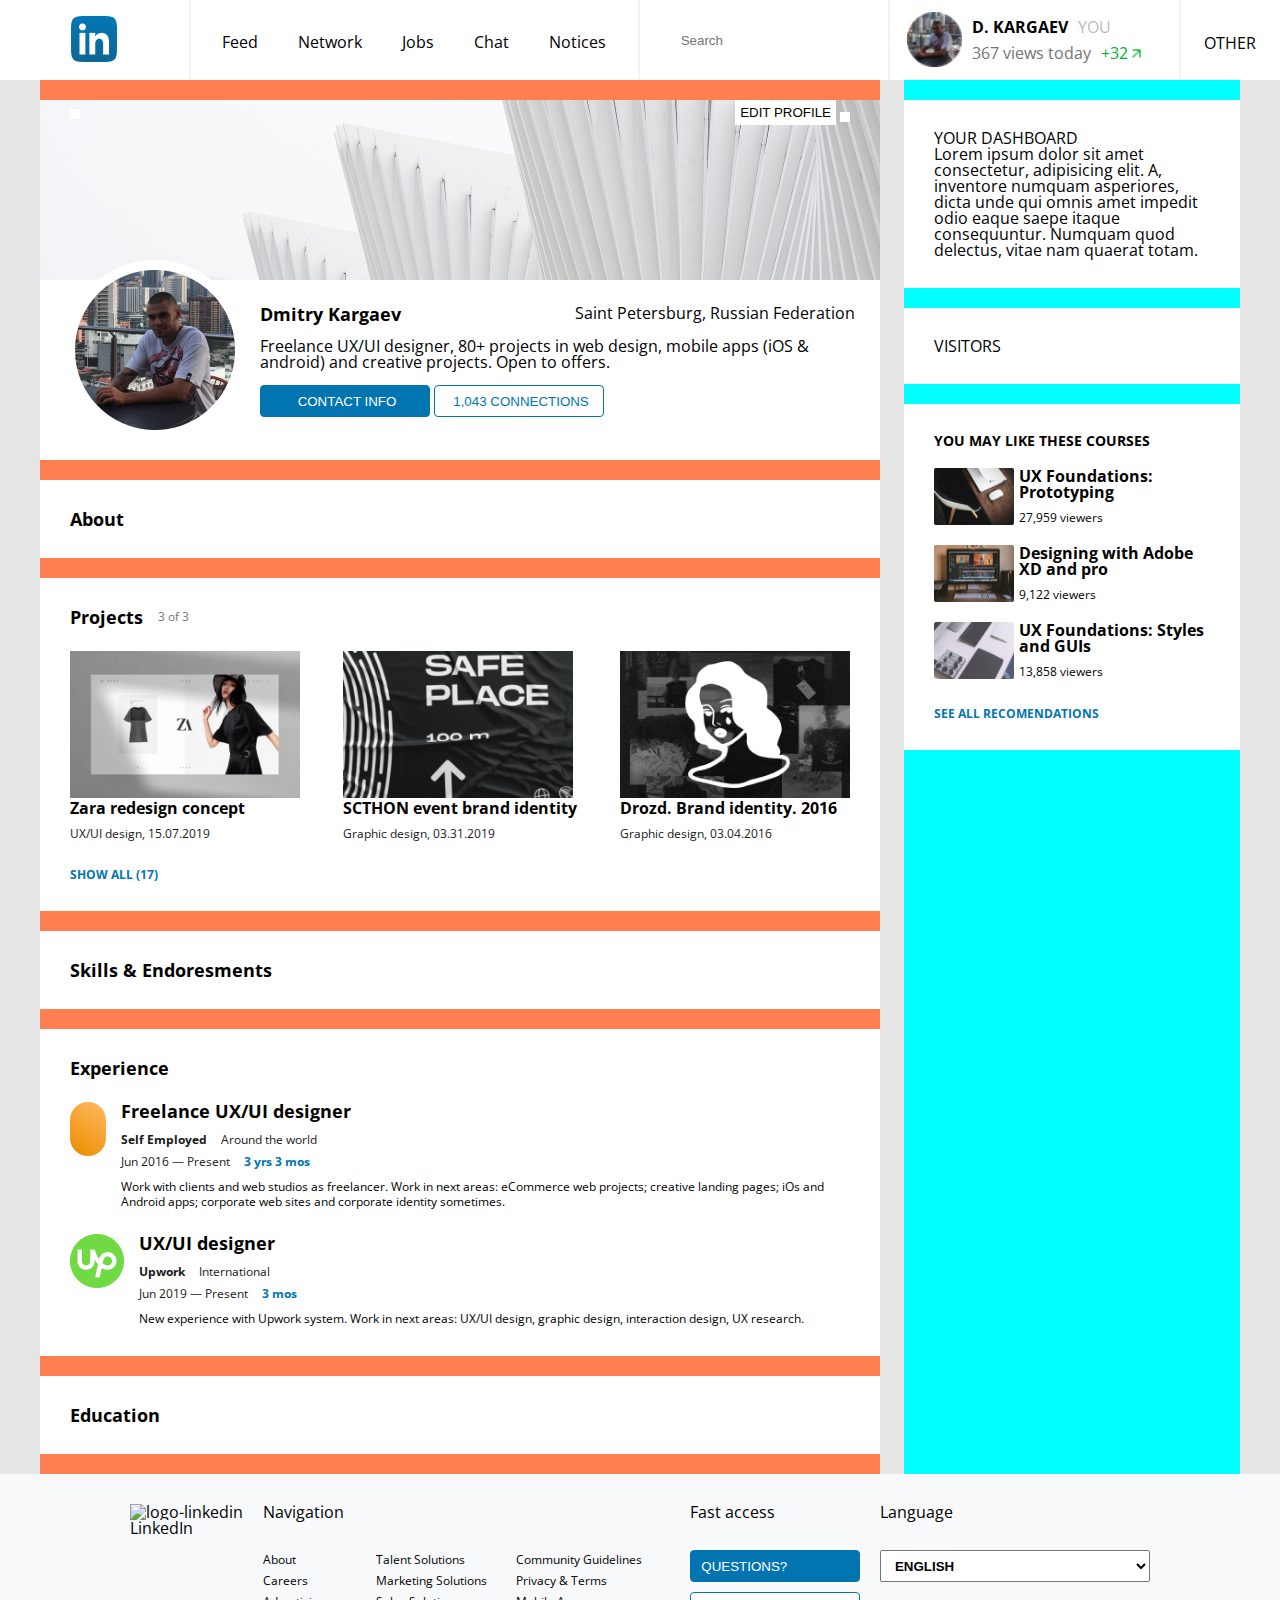
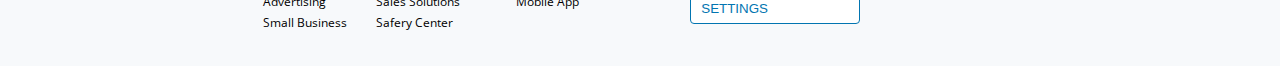
==== index.html @ 948f7d0b "realizado merge com branch leandro" ====
<!DOCTYPE html>
<html lang="pt-br">

<head>
    <meta charset="UTF-8">
    <meta http-equiv="X-UA-Compatible" content="IE=edge">
    <meta name="viewport" content="width=device-width, initial-scale=1.0">
    <title>Home</title>
    <link rel="stylesheet" href="reset.css">
    <link rel="stylesheet" href="style.css">
    <link rel="stylesheet" href="./header.css">
    <!-- <link rel="stylesheet" href="./leandro.css"> -->
</head>

<body>
    <header>
        <div class="navegacao">

            <nav>
                <div class="logo"><a href="#"><img src="img/Logo.png" alt="logo"></a></div>
                <ul class="feed">
                    <li><i class="fas fa-rss"></i>Feed</li>
                    <li><i class="fas fa-users"></i>Network</li>
                    <li><i class="fas fa-briefcase"></i>Jobs</li>
                    <li><i class="far fa-comments"></i>Chat</li>
                    <li><i class="far fa-bell"></i>Notices</li>
                </ul>
            </nav>
        </div>

        <div class="search">
            <div class="lupa"><i class="fas fa-search"></i></div>
            <input type="text" placeholder="Search">
        </div>

        <div class="header-profile">
            <div class="avatar"><img src="img/avatar.png" alt="avatar"></div>
            <div class="container-informacoes">
                <div class="informacoes">
                    <p class="p1">D. KARGAEV</p>
                    <p class="p2">YOU</p>
                </div>
                <div class="informacoes">
                    <p class="p3">367 views today</p>
                    <div class="p4-views">
                        <p class="p4">+32</p>
                        <img src="img/arrow-up-right.png" alt="arrow-up">
                    </div>
                </div>
            </div>
        </div>

        <div class="other">
            <i class="fas fa-ellipsis-h"></i>
            <p>OTHER</p>
        </div>

    </header>
    <div class="container">
        <div class="container-flex">
            <main>
                <section class="profile">
                    <div class="profile-top">
                        <div>
                            <button name='upload'> <i class="fas fa-upload"></i> </button> 
                        </div>
                        <div>
                            <button name='edit'> <i class="far fa-edit"></i> EDIT PROFILE </button>
                            <button name='elipsis'> <i class="fas fa-ellipsis-v"></i> </button>
                            
                        </div>
                    </div>
                    <div class='profile-bottom'>
                        <img src="./img/perfil.png" alt="perfil" class='foto-perfil'>
                        <div class="profile-text">
                            <div class="row">
                                <h2>Dmitry Kargaev</h2>
                                <div>
                                    <i class="fas fa-location-arrow"></i>
                                    <small>Saint Petersburg, Russian Federation</small>
                                </div>
                            </div>
                            <div class="row">
                                <small>
                                    Freelance UX/UI designer, 80+ projects in web design, mobile apps (iOS & android)
                                    and
                                    creative projects. Open to offers.
                                </small>
                            </div>
                            <div class="row">
                                <button name='contact'>CONTACT INFO</button>
                                <button name='connections'>1,043 CONNECTIONS</button>
                            </div>
                        </div>

                    </div>
                </section>
                <section class="about">
                    <h2>About</h2>
                </section>
                <section class="projects">
                    <div class='row'>
                        <h2>Projects</h2>
                        <small>3 of 3</small>
                    </div>
                    <div class='row'>
                        <div class='projects-card'>
                            <img src="img/project1.png" alt="Zara">
                            <h4>Zara redesign concept</h4>
                            <small>UX/UI design, 15.07.2019</small>
                        </div>
                        <div class='projects-card'>
                            <img src="img/project2.png" alt="SCTHON">
                            <h4> SCTHON event brand identity</h4>
                            <small>Graphic design, 03.31.2019</small>
                        </div>
                        <div class='projects-card'>
                            <img src="img/project3.png" alt="Drozd">
                            <h4>Drozd. Brand identity. 2016</h4>
                            <small>Graphic design, 03.04.2016</small>
                        </div>
                    </div>
                    <div class='row'>
                        <span>SHOW ALL (17)</span>
                    </div>
                </section>
                <section class="skills-endoresments">
                    <h2>Skills & Endoresments</h2>
                </section>
                <section class="experience">
                    <h2>Experience</h2>
                    <div class="row">
                        <div class='imagem-laranja'>
                            <i class="fas fa-globe"></i>
                        </div>
                        <div class='experience-text'>
                            <h4>Freelance UX/UI designer</h4>
                            <div>
                                <span>Self Employed</span> <small>Around the world</small>
                            </div>
                            <div>
                                <small>Jun 2016 — Present</small> <span>3 yrs 3 mos</span>
                            </div>
                            <p>Work with clients and web studios as freelancer.  Work in next areas: eCommerce web projects; creative landing pages; iOs and Android apps; corporate web sites and corporate identity sometimes.</p>
                        </div>
                    </div>
                    <div class="row">
                        <img src='./img/experience2.png' alt='UX/UI designer'>
                        <div class='experience-text'>
                            <h4>UX/UI designer</h4>
                            <div>
                                <span>Upwork</span> <small>International</small>
                            </div>
                            <div>
                                <small>Jun 2019 — Present</small> <span>3 mos</span>
                            </div>
                            <p>New experience with Upwork system. Work in next areas: UX/UI design, graphic design, interaction design, UX research.</p>
                        </div>
                    </div>
                </section>
                <section class="education">
                    <h2>Education</h2>
                </section>
            </main>
            <aside>
                <section class="dashboard">
                    <h3>Your dashboard</h3>
                    Lorem ipsum dolor sit amet consectetur, adipisicing elit. A, inventore numquam asperiores, dicta
                    unde qui omnis amet impedit odio eaque saepe itaque consequuntur. Numquam quod delectus, vitae nam
                    quaerat totam.
                </section>
                <section class="visitors">
                    <h3>Visitors</h3>
                </section>
                <section class="courses">
                    <div class='title-courses'>
                        <h3>You may like these courses</h3>
                    </div>
                    <div>
                        <div class="row">
                            <img src='./img/course1.png' alt='curso1'>
                            <div class='course-text'>
                                <h2>UX Foundations:
                                    Prototyping</h2>
                                    <small>27,959 viewers</small>
                                </div>
                        </div>
                        <div class="row">
                            <img src='./img/course2.png' alt='curso2'>
                            <div class='course-text'>
                                <h2>Designing with
                                    Adobe XD and pro</h2>
                                    <small>9,122 viewers</small>
                                </div>
                        </div>
                        <div class="row">
                            <img src='./img/course3.png' alt='curso3'>
                            <div class='course-text'>
                                <h2>UX Foundations:
                                    Styles and GUIs</h2>
                                    <small>13,858 viewers</small>
                                </div>
                        </div>

                    </div>
                    <div class="ver-mais">
                        <span>SEE ALL RECOMENDATIONS</span>

                    </div>
                    
                </section>
            </aside>
        </div>
    </div>
    <footer>
        <div>
            <img src='./img/logo.png' alt='logo-linkedin'>
            <p>LinkedIn</p>
        </div>
        <nav>
            <h4>Navigation</h4>
            <ul>
                <li><a href="#">About</a></li>
                <li><a href="#">Careers</a></li>
                <li><a href="#">Advertising</a></li>
                <li><a href="#">Small Business</a></li>
                <li><a href="#">Talent Solutions</a></li>
                <li><a href="#">Marketing Solutions</a></li>
                <li><a href="#">Sales Solutions</a></li>
                <li><a href="#">Safery Center</a></li>
                <li><a href="#">Community Guidelines</a></li>
                <li><a href="#">Privacy & Terms</a></li>
                <li><a href="#">Mobile App</a></li>
            </ul>
        </nav>
        <div class='fast-access'>
            <h4>Fast access</h4>
            <div>
                <button name='questions'>QUESTIONS?</button>
                <i class="far fa-question-circle"></i>
            </div>
            <div>
                <button name='settings'>SETTINGS</button>
                <i class="fas fa-cog" ></i>
            </div>
        </div>
        <div>
            <h4>Language</h4>
            <select>
                <option value='english' name='language'>ENGLISH</option>
            </select>
        </div>
        </div>
    </footer>
    <!-- <script src="https://cdnjs.cloudflare.com/ajax/libs/font-awesome/6.0.0-beta2/js/all.min.js"></script> -->
    <link rel="stylesheet" href="https://cdnjs.cloudflare.com/ajax/libs/font-awesome/6.0.0-beta2/css/all.min.css" integrity="sha512-YWzhKL2whUzgiheMoBFwW8CKV4qpHQAEuvilg9FAn5VJUDwKZZxkJNuGM4XkWuk94WCrrwslk8yWNGmY1EduTA==" crossorigin="anonymous" referrerpolicy="no-referrer" /> 
</body>

</html>
---- style.css ----
@import url('https://fonts.googleapis.com/css2?family=Open+Sans&display=swap');

body {
    font-family: 'Open Sans', sans-serif;
    background-color: #E5E5E5;
}

.container{
   max-width: 1200px;
   margin: 0 auto;
}

.container-flex{
    display: flex;

}

.container-flex section{
    background-color: white;
    padding: 30px;
}

/*--MAIN --*/
main{
    width: 70%;
    background-color: coral;
}

main section{
    margin-bottom: 20px;
}



main section h2{
    font-weight: bold;
    font-size: 18px;
}

/*-- profile --*/
main .profile{
    padding: 0px;
    height: 360px;
    background-image: url('/img/image-background.png');
    background-repeat: no-repeat;
    width: 100%;
    
}

main .profile-top{
    height: 180px;
}

.profile .fa-location-arrow{
    color: #0275B1;
}

main .profile-bottom{
    background-color: white;
    
}

.profile-top{
    display: flex;
    justify-content: space-between;
    margin-top: 20px;
    margin-left: 30px;
    margin-right: 30px;
    
    
}

.profile-top button{
    background-color: white;
    border: none;
    padding:5px;
}

.profile-bottom img{
    position: absolute;
    margin-top: -45px;
    margin-left: 25px;
}

.profile-text{
    margin-left: 220px;
    margin-right: 25px;
}

.profile-bottom .row{
    margin-bottom: 15px;
}

.profile-bottom .row:first-child{
    display: flex;
    justify-content: space-between;
    margin-top: 25px;
}

.profile-bottom button[name="contact"]{
    text-align: center;
    padding-left: 10px;
    margin-bottom: 10px;
    width: 170px;
    height: 32px;
    background: #0275B1;
    color: white;
    border: 1px solid #0275B1;
    box-sizing: border-box;
    border-radius: 4px; 
}

.profile-bottom button[name="connections"]{
    text-align: center;
    padding-left: 10px;
    width: 170px;
    height: 32px;
    background: white;
    color: #0275B1;
    border: 1px solid #0275B1;
    box-sizing: border-box;
    border-radius: 4px; 
}

/*--projects --*/

.projects{
    display: flex;
    flex-direction: column;
    vertical-align: center;
    justify-content: space-between;
    
}

.projects .row:first-child{
    display: flex;
}
.projects .row:first-child small{
    color: #747474;
    font-size: 12px;
    margin-left: 15px;
    align-self: center;
    
}
.projects .row:nth-child(2){
    margin-top:25px;
    display: flex;
    width: 100%;
    justify-content: space-between;
    
}


.projects{
    padding: 30px;
}

.projects h4{
    font-size: 16px;
    font-weight: bold;
    margin-bottom:8px;
}

.projects-card img{
    width: 230px;
}

.projects-card small{
    font-size: 12px;
    color:#181818;
    margin-top:8px;
}

.projects .row:last-child{
    margin-top:25px;
}
.projects .row:last-child span{
    font-weight: bold;
    color: #0275B1;
    cursor: pointer;
    font-size:12px;
}

/*--EXPERIENCE --*/

.experience{
    display: flex;
    /* height: 345px; */
    flex-direction: column;
    justify-content: space-between;
}

.imagem-laranja{
    width: 54px;
    height: 54px;
    background: linear-gradient(215.49deg, #FFB75E 5.4%, #ED8F03 93.45%);
    border-radius: 27px;
}

.fa-globe{
    color:white;
    width: 26.67px;
    height: 26.67px;
    margin:13.7px;
}

.experience h2{
    margin-bottom: 25px;
}

.experience .row{
    display: flex;
    align-items: start;
}

.experience .row{
    margin-bottom:25px;
}

.experience .row:last-child{
    
    margin-bottom:0px;
}
.experience .experience-text {
    margin-left:15px;
}

.experience-text div{
    margin-bottom: 10px;
}
.experience h4{
    font-size: 18px;
    font-weight: bold;
    margin-bottom: 10px;
}

.experience-text small{
    font-size:12px;
}

.experience-text span{
    font-size: 12px;
        
}

.experience-text div span:first-child{
    color:#181818;
    line-height: 15px;
    margin-right:10px;
}

.experience-text div small{
    color:#181818;
    line-height: 15px;
    margin-right:10px;
}

.experience-text div span{
    font-weight: bold;
    color: #0275B1;
}

.experience-text p{
    font-size:12px;
    line-height: 15px;
}

.experience-text div:nth-child(2){
    margin-bottom:5px;
}


/*--ASIDE --*/

aside{
    width: 28%;
     margin-left:2%;
    background-color: aqua;
}

aside section{
    margin-top: 20px;
}

aside h3{
    text-transform: uppercase;
}


*-- aside cursos --*/ 

.title-courses{
    padding-bottom: 25px;
    border-bottom: 1px solid #F4F4F4;
}

.title-courses h3{
    font-weight: bold;
    font-size: 14px;
}

.courses h2{
    font-size: 16px;
    font-weight: bold;
}
.courses .row{
    margin-top:20px;
}


.courses:last-child span{
    font-weight: bold;
    color: #0275B1;
    cursor: pointer;
    font-size:12px;
    padding-top:25px;
    
}

.courses .ver-mais{
    margin-top:25px;
}

.course-text small{
    font-size: 12px;
    line-height: 15px;
    padding-top:10px;
   
}

.courses .row{
    display: flex;
    
}

.course-text{
    margin-left: 5px;
    display: flex;
    flex-direction: column;
}


/*--FOOTER --*/
footer{
    display: flex;
    justify-content: space-between;
    background-color: #F7F9FB;
    max-height: 215px; 
    padding: 30px 130px; 
}

footer h4{
    margin-bottom: 30px;
}

footer nav{
    width: 40%;
    display: block;
   
}

footer nav ul{
    display: flex;
    flex-direction: column;
    flex-wrap: wrap;
    height: 86px;
}

footer nav ul li{
    margin-bottom: 5px;
}
footer nav a{
    text-decoration: none;
    font-size: 12px;
    color: black;
}

footer a:hover{
    text-decoration: underline;

}

footer .fast-access{
    display: flex;
    flex-direction: column;
    
}

footer button[name="questions"]{
    text-align: left;
    padding-left: 10px;
    margin-bottom: 10px;
    width: 170px;
    height: 32px;
    background: #0275B1;
    color: white;
    border: 1px solid #0275B1;
    box-sizing: border-box;
    border-radius: 4px; 
}

footer button[name="settings"]{
    text-align: left;
    padding-left: 10px;
    width: 170px;
    height: 32px;
    background: white;
    color: #0275B1;
    border: 1px solid #0275B1;
    box-sizing: border-box;
    border-radius: 4px; 
}

footer select{
    width: 270px;
    height: 32px;
    padding-left: 10px;
    font-weight: bolder;
}

.fast-access i{
    position: absolute;
    margin-left: -25px;
    margin-top: 8px ;
}

footer .fa-question-circle{
    color:white;
    
}

footer .fa-cog{
    color: #0275B1;
}
---- header.css ----
@import url('https://fonts.googleapis.com/css2?family=Open+Sans&display=swap');

/* body {
    font-family: 'Open Sans', sans-serif;
    display: flex;
    align-items: center;
    flex-direction: column;
    background-color: #F4F4F4;
} */

header {
    display: flex;
    justify-content: center;
    height: 80px;
    align-items: center;
    background-color: white;
}

nav {
    display: flex;
    align-items: center;
    justify-content: center;
    width: 640px;
}

.logo {
    display: flex;
    justify-content: center;
    align-items: center;
    width: 190px;
}

.feed {
    border-right: solid 2px #F4F4F4;
    border-left: solid 2px #F4F4F4;
    width: 450px;
    height: 80px;
    justify-content: center;
    display: flex;
    align-items: center;
    gap: 40px;
}

.feed li {
    display: flex;
    flex-direction: column;
    gap: 4px;
    cursor: pointer;
}

.feed li:hover{
    color: #0771A9;
    transform: scale(1.2);
}

.search {
    
    width: 250px;
    height: 80px;;
    display: flex;
    justify-content: center;
    gap: 10px;
    align-items: center;
}

.search input {
    outline: 0;
    border: none;
}

.search input:hover {
    border-bottom: solid 2px #0771A9;
}

.lupa:hover {
    color: #0771A9;
    transform: scale(1.2);
    cursor: pointer;
}

.header-profile {
    border-left: solid 2px #F4F4F4;
    border-right: solid 2px #F4F4F4;
    width: 290px;
    height: 80px;
    justify-content: center;   
    align-items: center;
    display: flex;
    gap: 10px;
}

.avatar {
    cursor: pointer;
}

.avatar img {
    width: 55px;
}

.container-informacoes {
    width: 190px;
    display: flex;
    flex-direction: column;
    gap: 10px;
}

.informacoes {
    display: flex;
    gap: 10px;
}

.p1 {
    cursor: pointer;
   font-weight: bold; 
}

.p2 {
    color: rgba(0, 0, 0, 0.3);
}

.p3 {
    color: #747474;
}

.p4 {
    color: #02B033
}

.p4-views {
    display: flex;
}

.p4-views img {
    height: 17px;
}

.other {
    cursor: pointer;
    display: flex;
    gap: 5px;
    width: 100px;
    justify-content: center;
    align-items: center;
    flex-direction: column;
}

.other:hover {
    transform: scale(1.2);
    color: #0771A9;
}
---- leandro.css ----
/*--projects --*/

.projects{
    display: flex;
    flex-direction: column;
    vertical-align: center;
    justify-content: space-between;
    
}

.projects .row:first-child{
    display: flex;
}
.projects .row:first-child small{
    color: #747474;
    font-size: 12px;
    margin-left: 15px;
    align-self: center;
    
}
.projects .row:nth-child(2){
    margin-top:25px;
    display: flex;
    width: 100%;
    justify-content: space-between;
    
}


.projects{
    padding: 30px;
}

.projects h4{
    font-size: 16px;
    font-weight: bold;
    margin-bottom:8px;
}

.projects-card img{
    width: 230px;
}

.projects-card small{
    font-size: 12px;
    color:#181818;
    margin-top:8px;
}

.projects .row:last-child{
    margin-top:25px;
}
.projects .row:last-child span{
    font-weight: bold;
    color: #0275B1;
    cursor: pointer;
    font-size:12px;
}

/*--EXPERIENCE --*/

.experience{
    display: flex;
    /* height: 345px; */
    flex-direction: column;
    justify-content: space-between;
}

.imagem-laranja{
    width: 54px;
    height: 54px;
    background: linear-gradient(215.49deg, #FFB75E 5.4%, #ED8F03 93.45%);
    border-radius: 27px;
}

.fa-globe{
    color:white;
    width: 26.67px;
    height: 26.67px;
    margin:13.7px;
}

.experience h2{
    margin-bottom: 25px;
}

.experience .row{
    display: flex;
    align-items: start;
}

.experience .row{
    margin-bottom:25px;
}

.experience .row:last-child{
    
    margin-bottom:0px;
}
.experience .experience-text {
    margin-left:15px;
}

.experience-text div{
    margin-bottom: 10px;
}
.experience h4{
    font-size: 18px;
    font-weight: bold;
    margin-bottom: 10px;
}

.experience-text small{
    font-size:12px;
}

.experience-text span{
    font-size: 12px;
        
}

.experience-text div span:first-child{
    color:#181818;
    line-height: 15px;
    margin-right:10px;
}

.experience-text div small{
    color:#181818;
    line-height: 15px;
    margin-right:10px;
}

.experience-text div span{
    font-weight: bold;
    color: #0275B1;
}

.experience-text p{
    font-size:12px;
    line-height: 15px;
}

.experience-text div:nth-child(2){
    margin-bottom:5px;
}

/*-- aside cursos --*/ 

.title-courses{
    padding-bottom: 25px;
    border-bottom: 1px solid #F4F4F4;
}

.title-courses h3{
    font-weight: bold;
    font-size: 14px;
}

.courses h2{
    font-size: 16px;
    font-weight: bold;
}
.courses .row{
    margin-top:20px;
}


.courses:last-child span{
    font-weight: bold;
    color: #0275B1;
    cursor: pointer;
    font-size:12px;
    padding-top:25px;
    
}

.courses .ver-mais{
    margin-top:25px;
}

.course-text small{
    font-size: 12px;
    line-height: 15px;
    padding-top:10px;
   
}

.courses .row{
    display: flex;
    
}

.course-text{
    margin-left: 5px;
    display: flex;
    flex-direction: column;
}
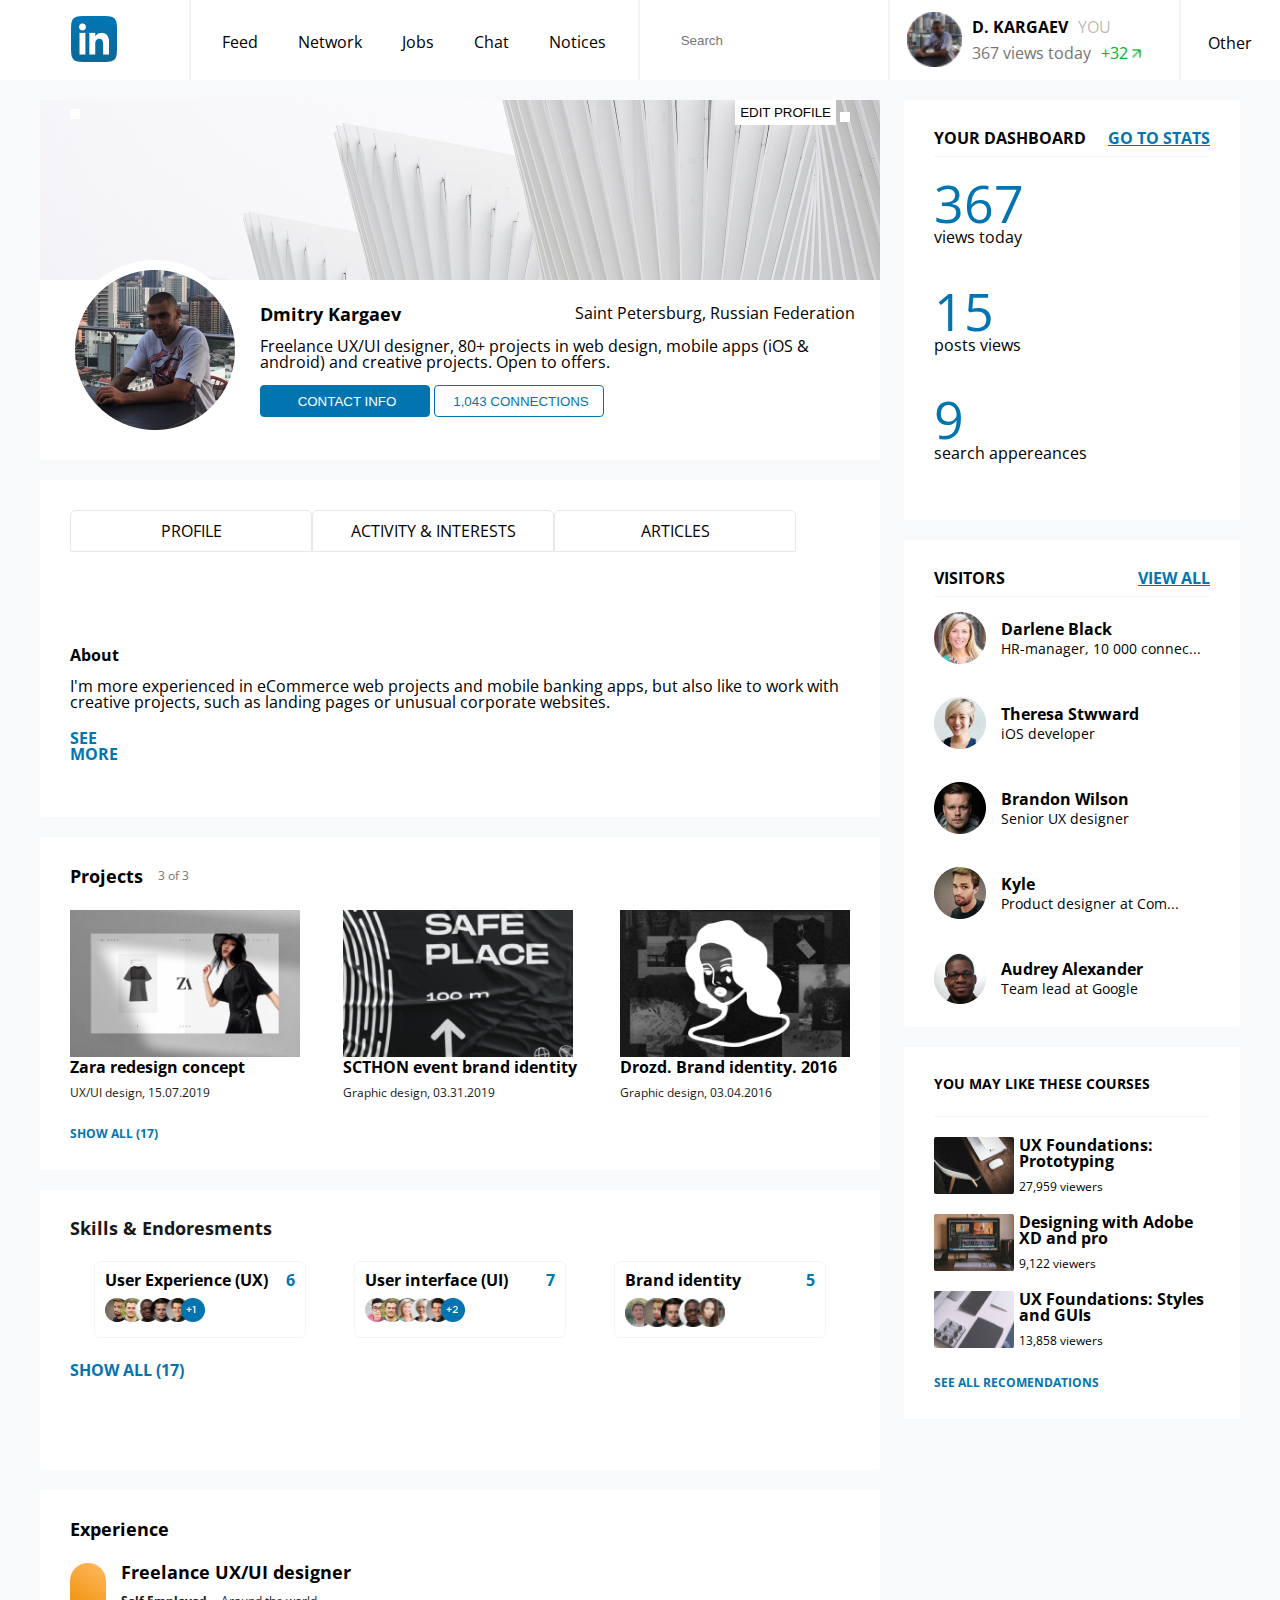
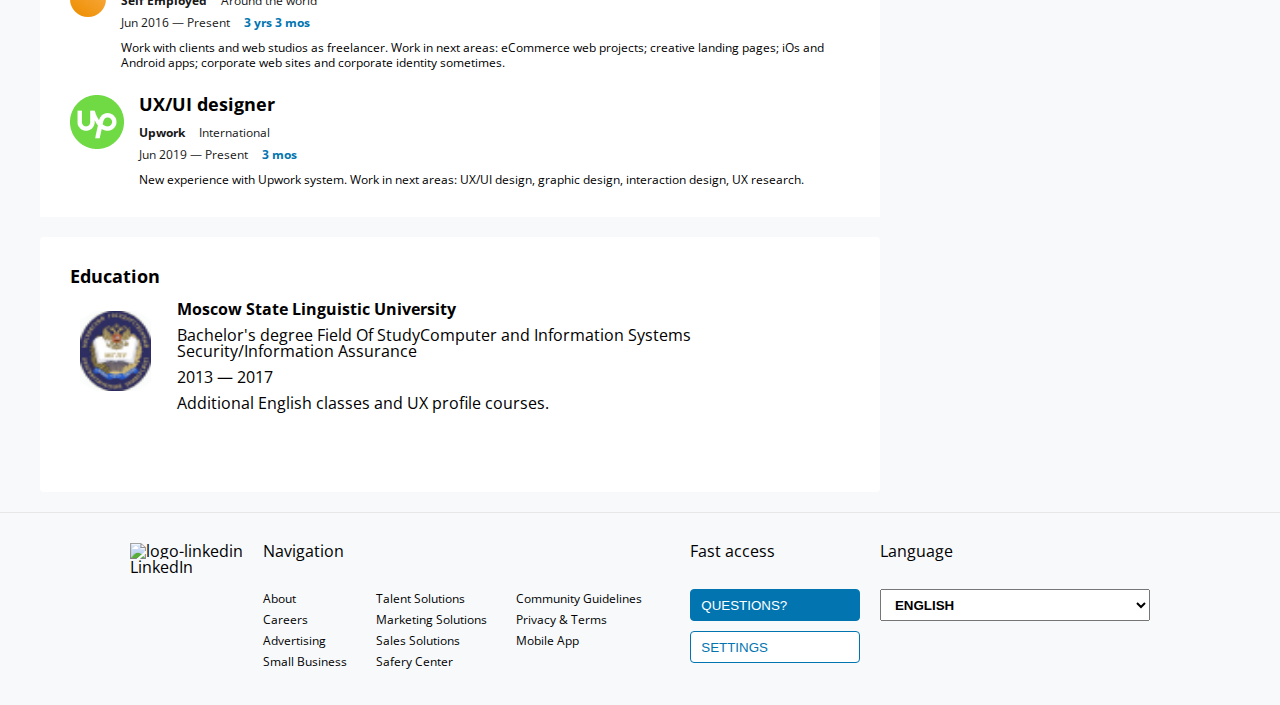
==== commit b9017a3c: "versão 1" ====
--- a/index.html
+++ b/index.html
@@ -7,9 +7,9 @@
     <meta name="viewport" content="width=device-width, initial-scale=1.0">
     <title>Home</title>
     <link rel="stylesheet" href="reset.css">
+    <link rel="stylesheet" href="https://cdnjs.cloudflare.com/ajax/libs/font-awesome/6.0.0-beta2/css/all.min.css" integrity="sha512-YWzhKL2whUzgiheMoBFwW8CKV4qpHQAEuvilg9FAn5VJUDwKZZxkJNuGM4XkWuk94WCrrwslk8yWNGmY1EduTA==" crossorigin="anonymous" referrerpolicy="no-referrer" /> 
     <link rel="stylesheet" href="style.css">
-    <link rel="stylesheet" href="./header.css">
-    <!-- <link rel="stylesheet" href="./leandro.css"> -->
+   
 </head>
 
 <body>
@@ -52,7 +52,7 @@
 
         <div class="other">
             <i class="fas fa-ellipsis-h"></i>
-            <p>OTHER</p>
+            <p>Other</p>
         </div>
 
     </header>
@@ -95,8 +95,24 @@
 
                     </div>
                 </section>
+                <section class="buttons-main">
+                    <div class="button-profile">
+                        <p>PROFILE</p>
+                    </div>
+                    <div class="button-activity">
+                        <p>ACTIVITY & INTERESTS</p>
+                    </div>
+                    <div class="button-articles">
+                        <p>ARTICLES</p>
+                    </div>
+                </section>
                 <section class="about">
-                    <h2>About</h2>
+                    <div>
+                        <p>About</p>
+                    </div>
+                    <p>I'm more experienced in eCommerce web projects and mobile banking apps, but also like to work
+                        with creative projects, such as landing pages or unusual corporate websites. </p>
+                    <span>SEE MORE</span>
                 </section>
                 <section class="projects">
                     <div class='row'>
@@ -125,7 +141,37 @@
                     </div>
                 </section>
                 <section class="skills-endoresments">
-                    <h2>Skills & Endoresments</h2>
+                    <div class="skills">
+                        <p>Skills & Endoresments</p>
+                    </div>
+                    <div class="content-pai">
+
+                        <div class="content-filho">
+                            <div class="filho">
+                                <p>User Experience (UX)</p>
+                                <p>6</p>
+                            </div>
+                            <img src="img/users1.png" alt="users1">
+                        </div>
+
+                        <div class="content-filho">
+                            <div class="filho">
+                                <p>User interface (UI)</p>
+                                <p>7</p>
+                            </div>
+                            <img src="img/users2.png" alt="users2">
+                        </div>
+
+                        <div class="content-filho">
+                            <div class="filho">
+                                <p>Brand identity</p>
+                                <p>5</p>
+                            </div>
+                            <img src="img/users3.png" alt="users3">
+                        </div>
+
+                    </div>
+                    <span>SHOW ALL (17)</span>
                 </section>
                 <section class="experience">
                     <h2>Experience</h2>
@@ -160,17 +206,88 @@
                 </section>
                 <section class="education">
                     <h2>Education</h2>
+                    <div class="education-div">
+                        <img src="img/education.png" alt="education-logo">
+                        <div class="flex-education">
+                            <div>
+                                <span>Moscow State Linguistic University</span>
+                            </div>
+                            <div>
+                                <p>Bachelor's degree Field Of StudyComputer and Information Systems Security/Information
+                                    Assurance</p>
+                            </div>
+                            <div>
+                                <small>2013 — 2017</small>
+                            </div>
+                            <div>
+                                <p>Additional English classes and UX profile courses​.</p>
+                            </div>
+                        </div>
+                    </div>
                 </section>
             </main>
             <aside>
                 <section class="dashboard">
-                    <h3>Your dashboard</h3>
-                    Lorem ipsum dolor sit amet consectetur, adipisicing elit. A, inventore numquam asperiores, dicta
-                    unde qui omnis amet impedit odio eaque saepe itaque consequuntur. Numquam quod delectus, vitae nam
-                    quaerat totam.
+                    <div class="top-dashboard">
+                        <h3>Your dashboard</h3>
+                        <span>GO TO STATS</span>
+                    </div>
+                    <div class="cont-dashboard">
+                        <p>367</p>
+                        <p>views today</p>
+                    </div>
+                    <div class="cont-dashboard">
+                        <p>15</p>
+                        <p>posts views</p>
+                    </div>
+                    <div class="cont-dashboard">
+                        <p>9</p>
+                        <p>search appereances</p>
+                    </div>
                 </section>
                 <section class="visitors">
-                    <h3>Visitors</h3>
+                    <div class="top-visitors">
+                        <h3>Visitors</h3>
+                        <span>VIEW ALL</span>
+                    </div>
+                    <div class="global-visitors">
+                        <div class="cont-visitors">
+                            <img src="img/user1.png" alt="user1">
+                            <div>
+                                <p>Darlene Black</p>
+                                <p>HR-manager, 10 000 connec...</p>
+                            </div>
+                        </div>
+                        <div class="cont-visitors">
+                            <img src="img/user2.png" alt="user2">
+                            <div>
+                                <p>Theresa Stwward</p>
+                                <p>iOS developer</p>
+                            </div>
+                        </div>
+                        <div class="cont-visitors">
+                            <img src="img/user3.png" alt="user3">
+                            <div>
+                                <p>Brandon Wilson</p>
+                                <p>Senior UX designer</p>
+                            </div>
+                        </div>
+                        <div class="cont-visitors">
+                            <img src="img/user4.png" alt="user4">
+                            <div>
+                                <p>Kyle</p>
+                                <p>Product designer at Com...</p>
+                            </div>
+                        </div>
+                        <div class="cont-visitors">
+                            <img src="img/user5.png" alt="user5">
+                            <div>
+                                <p>Audrey Alexander</p>
+                                <p>Team lead at Google</p>
+                            </div>
+                        </div>
+                    </div>
+
                 </section>
                 <section class="courses">
                     <div class='title-courses'>
@@ -236,12 +353,12 @@
         <div class='fast-access'>
             <h4>Fast access</h4>
             <div>
-                <button name='questions'>QUESTIONS?</button>
-                <i class="far fa-question-circle"></i>
+                <button name='questions'>QUESTIONS? <i class="far fa-question-circle"></i> </button>
+                
             </div>
             <div>
-                <button name='settings'>SETTINGS</button>
-                <i class="fas fa-cog" ></i>
+                <button name='settings'>SETTINGS <i class="fas fa-cog" ></i></button>
+                
             </div>
         </div>
         <div>
@@ -252,8 +369,8 @@
         </div>
         </div>
     </footer>
-    <!-- <script src="https://cdnjs.cloudflare.com/ajax/libs/font-awesome/6.0.0-beta2/js/all.min.js"></script> -->
-    <link rel="stylesheet" href="https://cdnjs.cloudflare.com/ajax/libs/font-awesome/6.0.0-beta2/css/all.min.css" integrity="sha512-YWzhKL2whUzgiheMoBFwW8CKV4qpHQAEuvilg9FAn5VJUDwKZZxkJNuGM4XkWuk94WCrrwslk8yWNGmY1EduTA==" crossorigin="anonymous" referrerpolicy="no-referrer" /> 
+       
+    <script src="https://cdnjs.cloudflare.com/ajax/libs/font-awesome/6.0.0-beta2/js/all.min.js"></script>
 </body>
 
 </html>--- a/style.css
+++ b/style.css
@@ -1,8 +1,150 @@
 @import url('https://fonts.googleapis.com/css2?family=Open+Sans&display=swap');
+
+/* -- HEADER -- */
+header {
+    display: flex;
+    justify-content: center;
+    height: 80px;
+    align-items: center;
+    background-color: white;
+}
+
+nav {
+    display: flex;
+    align-items: center;
+    justify-content: center;
+    width: 640px;
+}
+
+.logo {
+    display: flex;
+    justify-content: center;
+    align-items: center;
+    width: 190px;
+}
+
+.feed {
+    border-right: solid 2px #F4F4F4;
+    border-left: solid 2px #F4F4F4;
+    width: 450px;
+    height: 80px;
+    justify-content: center;
+    display: flex;
+    align-items: center;
+    gap: 40px;
+}
+
+.feed li {
+    display: flex;
+    flex-direction: column;
+    gap: 4px;
+    cursor: pointer;
+}
+
+.feed li:hover{
+    color: #0771A9;
+    transform: scale(1.2);
+}
+
+.search {
+    
+    width: 250px;
+    height: 80px;;
+    display: flex;
+    justify-content: center;
+    gap: 10px;
+    align-items: center;
+}
+
+.search input {
+    outline: 0;
+    border: none;
+}
+
+.search input:hover {
+    border-bottom: solid 2px #0771A9;
+}
+
+.lupa:hover {
+    color: #0771A9;
+    transform: scale(1.2);
+    cursor: pointer;
+}
+
+.header-profile {
+    border-left: solid 2px #F4F4F4;
+    border-right: solid 2px #F4F4F4;
+    width: 290px;
+    height: 80px;
+    justify-content: center;   
+    align-items: center;
+    display: flex;
+    gap: 10px;
+}
+
+.avatar {
+    cursor: pointer;
+}
+
+.avatar img {
+    width: 55px;
+}
+
+.container-informacoes {
+    width: 190px;
+    display: flex;
+    flex-direction: column;
+    gap: 10px;
+}
+
+.informacoes {
+    display: flex;
+    gap: 10px;
+}
+
+.p1 {
+    cursor: pointer;
+   font-weight: bold; 
+}
+
+.p2 {
+    color: rgba(0, 0, 0, 0.3);
+}
+
+.p3 {
+    color: #747474;
+}
+
+.p4 {
+    color: #02B033
+}
+
+.p4-views {
+    display: flex;
+}
+
+.p4-views img {
+    height: 17px;
+}
+
+.other {
+    cursor: pointer;
+    display: flex;
+    gap: 5px;
+    width: 100px;
+    justify-content: center;
+    align-items: center;
+    flex-direction: column;
+}
+
+.other:hover {
+    transform: scale(1.2);
+    color: #0771A9;
+}
 
 body {
     font-family: 'Open Sans', sans-serif;
-    background-color: #E5E5E5;
+    background-color: #F7F9FB;
 }
 
 .container{
@@ -23,11 +165,12 @@
 /*--MAIN --*/
 main{
     width: 70%;
-    background-color: coral;
+    
 }
 
 main section{
     margin-bottom: 20px;
+    
 }
 
 
@@ -66,6 +209,7 @@
     margin-top: 20px;
     margin-left: 30px;
     margin-right: 30px;
+    /* padding-bottom:20px; */
     
     
 }
@@ -275,7 +419,7 @@
 aside{
     width: 28%;
      margin-left:2%;
-    background-color: aqua;
+    
 }
 
 aside section{
@@ -287,7 +431,7 @@
 }
 
 
-*-- aside cursos --*/ 
+/* -- aside cursos -- */
 
 .title-courses{
     padding-bottom: 25px;
@@ -346,7 +490,8 @@
     justify-content: space-between;
     background-color: #F7F9FB;
     max-height: 215px; 
-    padding: 30px 130px; 
+    padding: 30px 130px;
+    border-top: solid 1px #E7E7E7; 
 }
 
 footer h4{
@@ -396,8 +541,11 @@
     color: white;
     border: 1px solid #0275B1;
     box-sizing: border-box;
-    border-radius: 4px; 
-}
+    border-radius: 4px;
+    gap: 10px;
+}
+
+
 
 footer button[name="settings"]{
     text-align: left;
@@ -411,6 +559,7 @@
     border-radius: 4px; 
 }
 
+
 footer select{
     width: 270px;
     height: 32px;
@@ -431,4 +580,241 @@
 
 footer .fa-cog{
     color: #0275B1;
+}
+
+/* botões */
+.buttons-main {
+    display: flex;
+    background-color: #E5E5E5;
+    margin-bottom: -25px;
+    cursor: pointer;
+}
+
+.button-profile {
+    border: solid 1px #E7E7E7;
+    border-radius: 5px 5px 0 0;
+    display: flex;
+    align-items: center;
+    justify-content: center;
+    width: 240px;
+    height: 40px;
+}
+
+.button-profile:hover {
+    border: solid 1px #066DA2;
+    background-color: #066DA2;
+    color: white;
+}
+
+.button-activity {
+    border: solid 1px #E7E7E7;
+    border-radius: 5px 5px 0 0;
+    display: flex;
+    align-items: center;
+    justify-content: center;
+    width: 240px;
+    height: 40px;
+}
+
+.button-articles {
+    border: solid 1px #E7E7E7;
+    border-radius: 5px 5px 0 0;
+    display: flex;
+    align-items: center;
+    justify-content: center;
+    width: 240px;
+    height: 40px;
+}
+
+/* about */
+
+.about {
+    border-radius: 4px;
+    display: flex;
+    flex-direction: column;
+    padding-left: 30px;
+    height: 200px;
+}
+
+.about div p{
+    padding: 60px 0 15px 0;
+    font-weight: bold
+}
+
+.about p {
+    padding-bottom: 20px;
+}
+
+.about span {
+    font-weight: bold;
+    color: #0275B1;
+    cursor: pointer;
+    width: 77px;
+}
+
+/* skills */
+
+.skills-endoresments {
+    padding: 30px;
+    height: 220px;
+    border-radius: 4px;
+
+    display: flex;
+    flex-direction: column;
+    gap: 24px 0;
+}
+
+.skills {
+    font-weight: bold;
+    font-size: 18px;
+    line-height: 17px;
+    color: #181818;
+}
+
+.content-pai {
+
+    display: flex;
+    justify-content: space-around;
+}
+
+.content-filho {
+    width: 190px;
+    border: solid 1px #F4F4F4;
+    border-radius: 6px;
+    display: flex;
+    padding: 10px;;
+    flex-direction: column;
+}
+
+.filho p:last-child{
+    color: #0275B1;
+}
+
+.content-filho img {
+    padding-top: 10px;
+    width: 100px;
+}
+
+.filho {
+    font-weight: bold;
+    display: flex;
+    justify-content: space-between;
+}
+
+.skills-endoresments span {
+    font-weight: bold;
+    color: #0275B1;
+    cursor: pointer;  
+}
+
+ /* education */
+
+.education {
+    height: 195px;
+    padding: 30px;
+    border-radius: 4px;
+}
+
+.education-div {
+    display: flex;
+    gap: 16px;
+}
+
+.education-div img {
+    height: 80px;
+    width: 80px;
+    margin: 10px;
+}
+
+.flex-education {
+    display: flex;
+    flex-direction: column;
+    gap: 10px;
+}
+
+.flex-education span {
+    font-weight: bold;
+}
+
+.education h2 {
+    font-size: 18px;
+    font-weight: bold;
+    margin-bottom: 16px;
+}
+
+/* aside dashboard */
+
+.dashboard {
+    height: 360px;
+    border-radius: 4px;
+    padding: 25px;
+}
+
+.top-dashboard {
+    display: flex;
+    font-weight: bold;
+    justify-content: space-between;
+    padding-bottom: 10px;
+    border-bottom: solid 1px #F4F4F4;
+}
+
+.top-dashboard span {
+    color: #0275B1;
+    text-decoration: underline;
+    cursor: pointer;
+}
+
+.cont-dashboard {
+    display: flex;
+    flex-direction: column;
+    padding: 20px 0;
+}
+
+.cont-dashboard p:first-child{
+    font-size: 52px;
+    color: #0275B1;
+}
+
+/* visitors */
+
+.visitors {
+    height: 427px;
+    border-radius: 4px;
+    padding: 25px;
+}
+
+.top-visitors {
+    display: flex;
+    font-weight: bold;
+    justify-content: space-between;
+    padding-bottom: 10px;
+    border-bottom: solid 1px #F4F4F4;
+}
+
+.top-visitors span {
+    color: #0275B1;
+    text-decoration: underline;
+    cursor: pointer;
+}
+
+.global-visitors {
+    display: flex;
+    flex-direction: column;
+    gap: 3px;
+}
+
+.cont-visitors {
+    display: flex;
+    padding: 15px 0;
+    gap: 15px;
+    align-items: center;
+}
+
+.cont-visitors p:first-child{
+    font-weight: bold;
+    margin-bottom: 5px;
+}
+
+.cont-visitors p:last-child{
+    font-size: 14px;
 }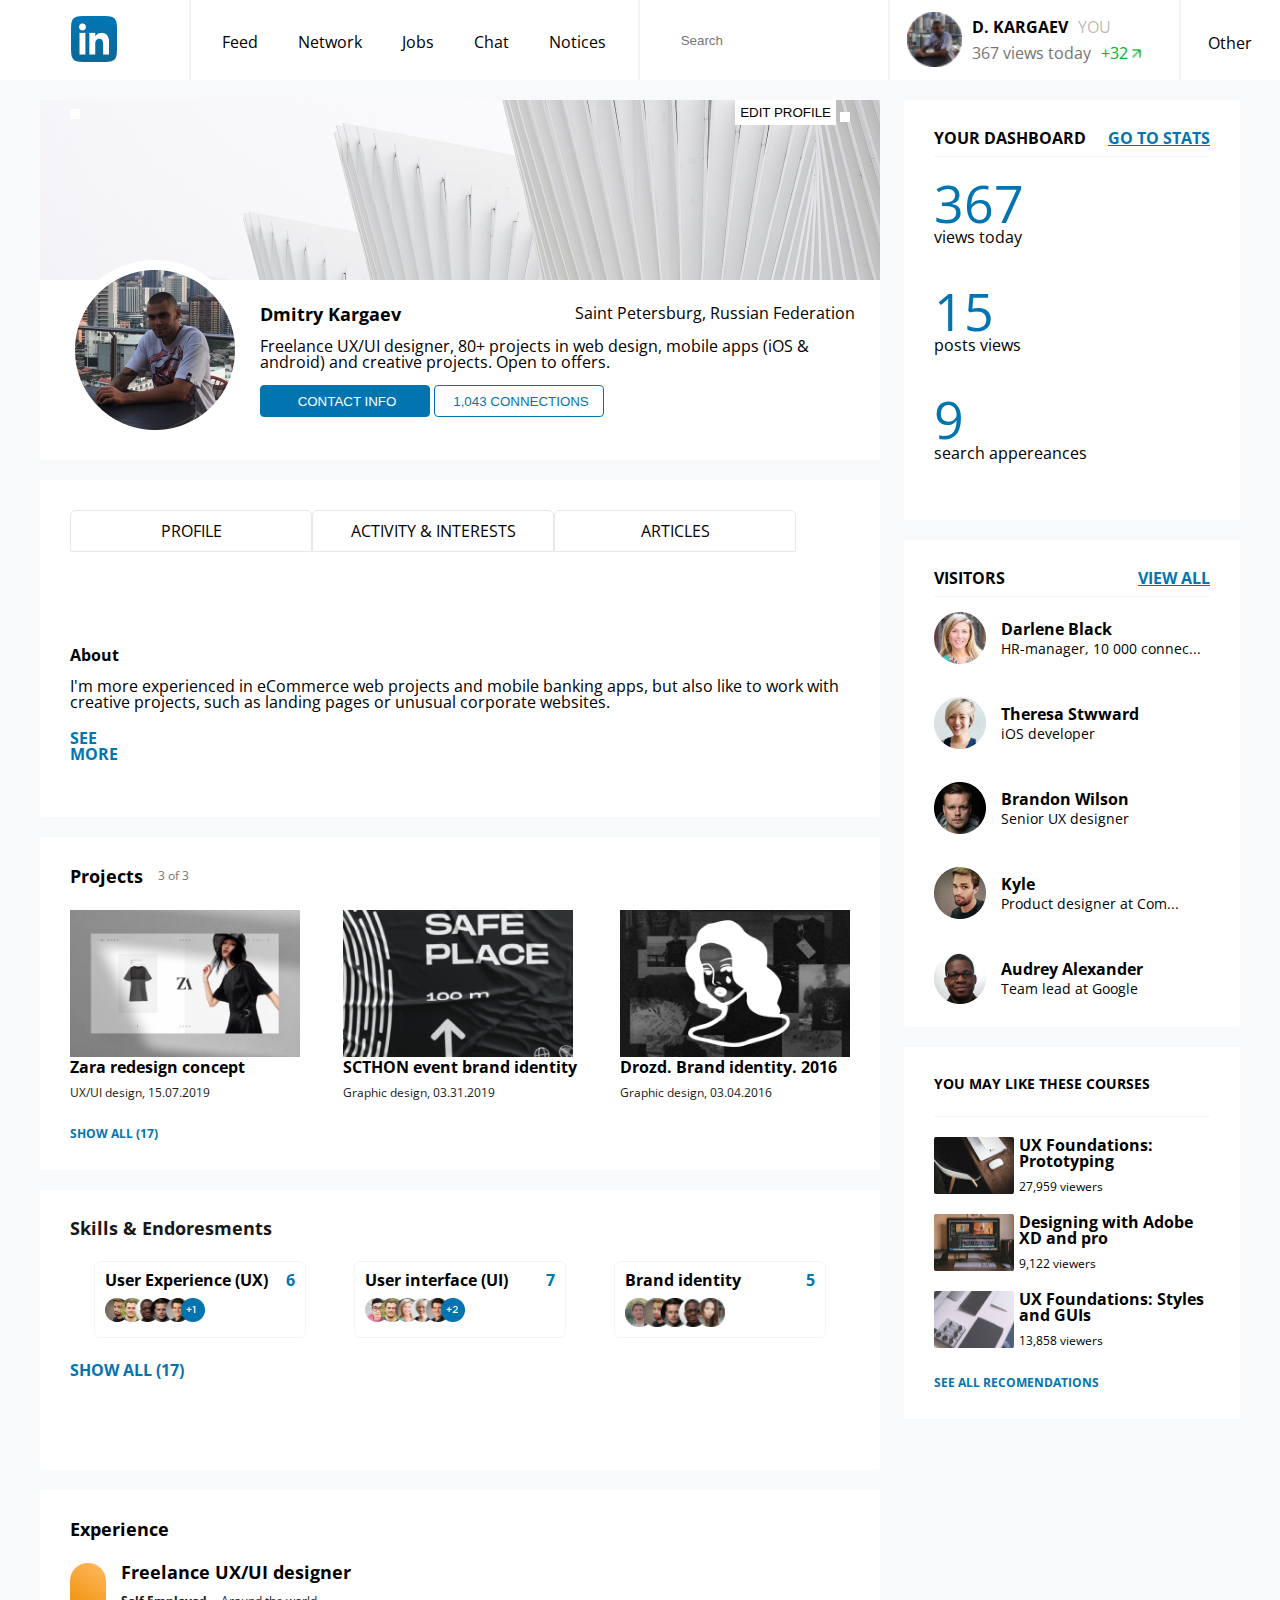
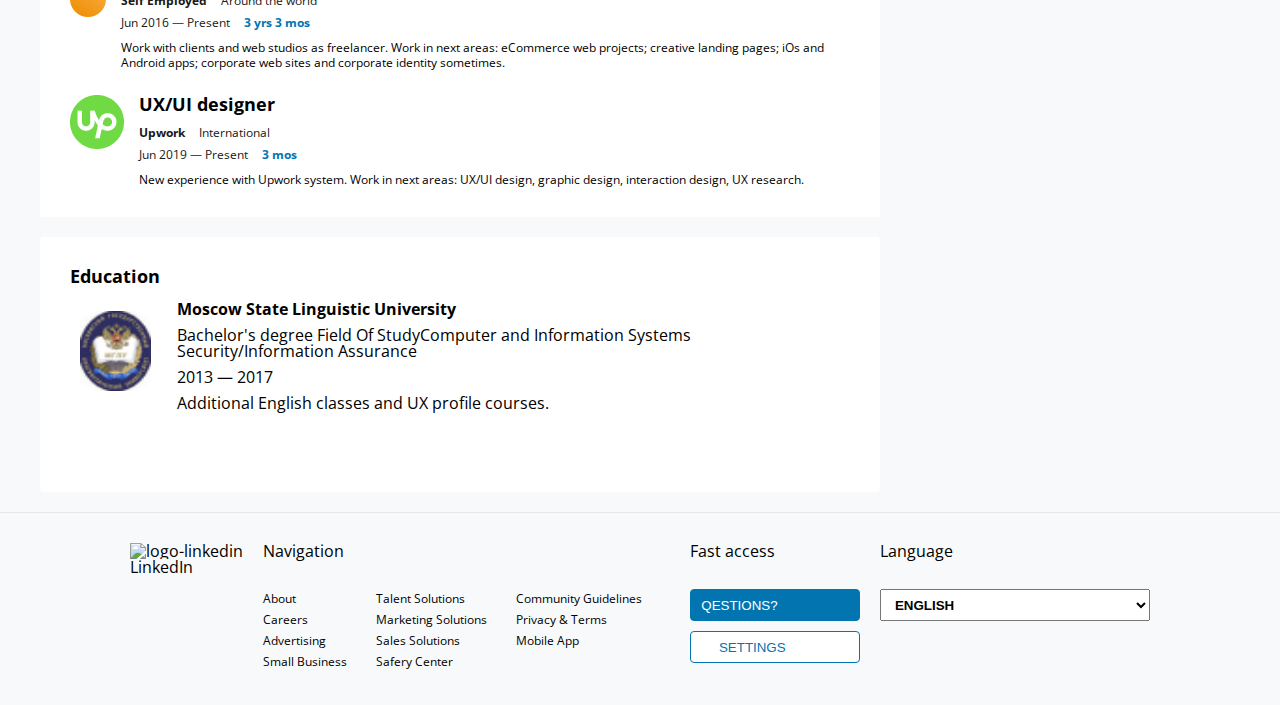
==== commit 355b764d: "ajustado botões footer" ====
--- a/index.html
+++ b/index.html
@@ -353,11 +353,21 @@
         <div class='fast-access'>
             <h4>Fast access</h4>
             <div>
-                <button name='questions'>QUESTIONS? <i class="far fa-question-circle"></i> </button>
+                <button name='questions'>
+                    <div>
+                        <span>QESTIONS?</span>
+                        <i class="far fa-question-circle"></i>          
+                    </div> 
+            </button>
                 
             </div>
             <div>
-                <button name='settings'>SETTINGS <i class="fas fa-cog" ></i></button>
+                <button name='settings'>
+                    <div>
+                        <span>SETTINGS</span>
+                        <i class="fas fa-cog" ></i>
+                    </div> 
+                </button>
                 
             </div>
         </div>
--- a/style.css
+++ b/style.css
@@ -532,7 +532,9 @@
 }
 
 footer button[name="questions"]{
-    text-align: left;
+    display: flex;
+    justify-content: space-between;
+    align-items: center;
     padding-left: 10px;
     margin-bottom: 10px;
     width: 170px;
@@ -542,13 +544,18 @@
     border: 1px solid #0275B1;
     box-sizing: border-box;
     border-radius: 4px;
-    gap: 10px;
-}
-
-
+    
+}
+
+footer button[name="questions"] span{
+  
+   margin-right: 50px
+}
 
 footer button[name="settings"]{
-    text-align: left;
+    text-align: flex;
+    justify-content: space-between;
+    align-items: center;
     padding-left: 10px;
     width: 170px;
     height: 32px;
@@ -558,6 +565,11 @@
     box-sizing: border-box;
     border-radius: 4px; 
 }
+
+footer button[name="settings"] span{
+    
+    margin-right: 50px
+ }
 
 
 footer select{
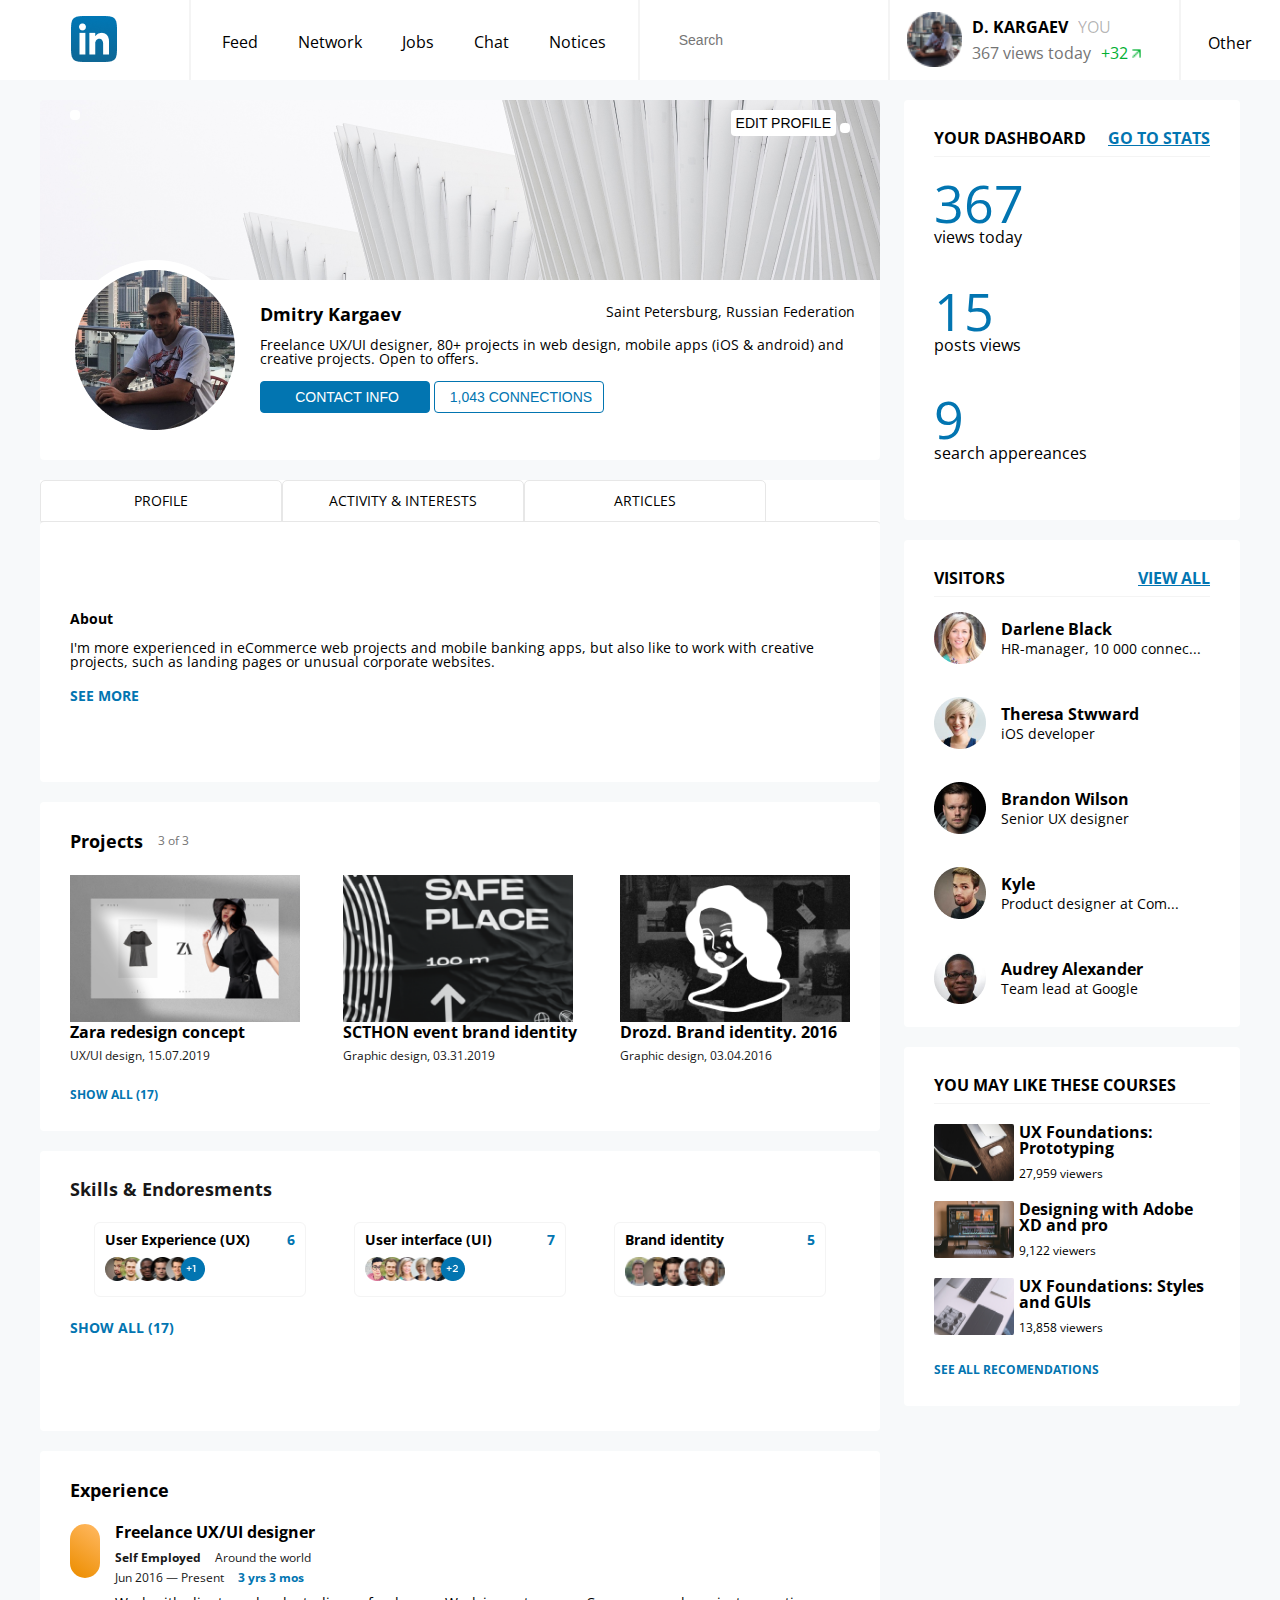
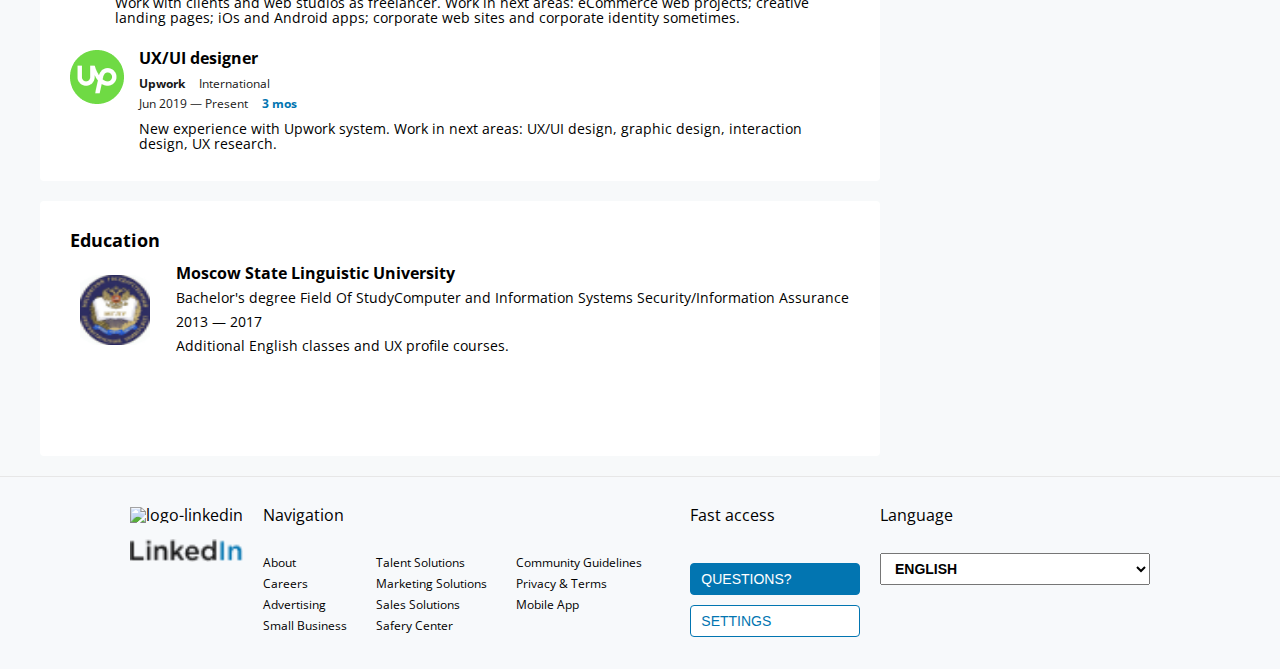
==== commit d8b20099: "trabalho finalizado" ====
--- a/index.html
+++ b/index.html
@@ -9,7 +9,6 @@
     <link rel="stylesheet" href="reset.css">
     <link rel="stylesheet" href="https://cdnjs.cloudflare.com/ajax/libs/font-awesome/6.0.0-beta2/css/all.min.css" integrity="sha512-YWzhKL2whUzgiheMoBFwW8CKV4qpHQAEuvilg9FAn5VJUDwKZZxkJNuGM4XkWuk94WCrrwslk8yWNGmY1EduTA==" crossorigin="anonymous" referrerpolicy="no-referrer" /> 
     <link rel="stylesheet" href="style.css">
-   
 </head>
 
 <body>
@@ -293,7 +292,7 @@
                     <div class='title-courses'>
                         <h3>You may like these courses</h3>
                     </div>
-                    <div>
+                    <div class="row-courses">
                         <div class="row">
                             <img src='./img/course1.png' alt='curso1'>
                             <div class='course-text'>
@@ -330,9 +329,10 @@
         </div>
     </div>
     <footer>
-        <div>
+        <div class="logo-linkedin">
             <img src='./img/logo.png' alt='logo-linkedin'>
-            <p>LinkedIn</p>
+            <br>
+            <img src="img/linkedin-texto.png" alt="linkedin_texto">
         </div>
         <nav>
             <h4>Navigation</h4>
@@ -353,21 +353,11 @@
         <div class='fast-access'>
             <h4>Fast access</h4>
             <div>
-                <button name='questions'>
-                    <div>
-                        <span>QESTIONS?</span>
-                        <i class="far fa-question-circle"></i>          
-                    </div> 
-            </button>
+                <button name='questions'><span>QUESTIONS?</span> <i class="far fa-question-circle"></i> </button>
                 
             </div>
             <div>
-                <button name='settings'>
-                    <div>
-                        <span>SETTINGS</span>
-                        <i class="fas fa-cog" ></i>
-                    </div> 
-                </button>
+                <button name='settings'><span>SETTINGS</span> <i class="fas fa-cog" ></i></button>
                 
             </div>
         </div>
--- a/style.css
+++ b/style.css
@@ -1,4 +1,8 @@
 @import url('https://fonts.googleapis.com/css2?family=Open+Sans&display=swap');
+
+* {
+    font-size: 14px;
+}
 
 /* -- HEADER -- */
 header {
@@ -104,7 +108,7 @@
 
 .p1 {
     cursor: pointer;
-   font-weight: bold; 
+    font-weight: bold; 
 }
 
 .p2 {
@@ -144,12 +148,12 @@
 
 body {
     font-family: 'Open Sans', sans-serif;
-    background-color: #F7F9FB;
+    background-color: #F7F9FA;
 }
 
 .container{
-   max-width: 1200px;
-   margin: 0 auto;
+    max-width: 1200px;
+    margin: 0 auto;
 }
 
 .container-flex{
@@ -187,10 +191,11 @@
     background-image: url('/img/image-background.png');
     background-repeat: no-repeat;
     width: 100%;
-    
+    border-radius: 4px;
 }
 
 main .profile-top{
+
     height: 180px;
 }
 
@@ -215,6 +220,9 @@
 }
 
 .profile-top button{
+    border-radius: 4px;
+    cursor: pointer;
+    margin-top: 10px;;
     background-color: white;
     border: none;
     padding:5px;
@@ -224,6 +232,10 @@
     position: absolute;
     margin-top: -45px;
     margin-left: 25px;
+}
+
+.profile-bottom img:hover {
+    cursor: pointer;
 }
 
 .profile-text{
@@ -273,7 +285,7 @@
     flex-direction: column;
     vertical-align: center;
     justify-content: space-between;
-    
+    border-radius: 4px;
 }
 
 .projects .row:first-child{
@@ -309,6 +321,11 @@
     width: 230px;
 }
 
+.projects-card:hover {
+    cursor: pointer;
+    transform: scale(1.1);
+}
+
 .projects-card small{
     font-size: 12px;
     color:#181818;
@@ -328,6 +345,7 @@
 /*--EXPERIENCE --*/
 
 .experience{
+    border-radius: 4px;
     display: flex;
     /* height: 345px; */
     flex-direction: column;
@@ -373,7 +391,7 @@
     margin-bottom: 10px;
 }
 .experience h4{
-    font-size: 18px;
+    font-size: 16px;
     font-weight: bold;
     margin-bottom: 10px;
 }
@@ -405,7 +423,6 @@
 }
 
 .experience-text p{
-    font-size:12px;
     line-height: 15px;
 }
 
@@ -418,7 +435,7 @@
 
 aside{
     width: 28%;
-     margin-left:2%;
+    margin-left:2%;
     
 }
 
@@ -433,14 +450,18 @@
 
 /* -- aside cursos -- */
 
+.courses {
+    border-radius: 4px;
+}
+
 .title-courses{
-    padding-bottom: 25px;
+    padding-bottom: 10px;
     border-bottom: 1px solid #F4F4F4;
 }
 
 .title-courses h3{
     font-weight: bold;
-    font-size: 14px;
+    font-size: 16px;
 }
 
 .courses h2{
@@ -463,13 +484,18 @@
 
 .courses .ver-mais{
     margin-top:25px;
+}
+
+.course-text h2:hover, .row-courses .row img:hover {
+    text-decoration: underline;
+    color: #0275B1;
+    cursor: pointer;
 }
 
 .course-text small{
     font-size: 12px;
     line-height: 15px;
-    padding-top:10px;
-   
+    padding-top:10px; 
 }
 
 .courses .row{
@@ -494,6 +520,15 @@
     border-top: solid 1px #E7E7E7; 
 }
 
+.logo-linkedin {
+    display: flex;
+    flex-direction: column;
+}
+
+.logo-linkedin img:hover {
+    cursor: pointer;
+}
+
 footer h4{
     margin-bottom: 30px;
 }
@@ -501,7 +536,6 @@
 footer nav{
     width: 40%;
     display: block;
-   
 }
 
 footer nav ul{
@@ -527,6 +561,7 @@
 
 footer .fast-access{
     display: flex;
+    gap: 10px;
     flex-direction: column;
     
 }
@@ -535,41 +570,29 @@
     display: flex;
     justify-content: space-between;
     align-items: center;
-    padding-left: 10px;
-    margin-bottom: 10px;
+    padding: 0 10px;
     width: 170px;
     height: 32px;
     background: #0275B1;
     color: white;
     border: 1px solid #0275B1;
-    box-sizing: border-box;
-    border-radius: 4px;
-    
-}
-
-footer button[name="questions"] span{
-  
-   margin-right: 50px
-}
+    border-radius: 4px;
+}
+
+
 
 footer button[name="settings"]{
-    text-align: flex;
-    justify-content: space-between;
-    align-items: center;
-    padding-left: 10px;
+    display: flex;
+    justify-content: space-between;
+    align-items: center;
+    padding: 0 10px;
     width: 170px;
     height: 32px;
     background: white;
     color: #0275B1;
     border: 1px solid #0275B1;
-    box-sizing: border-box;
-    border-radius: 4px; 
-}
-
-footer button[name="settings"] span{
-    
-    margin-right: 50px
- }
+    border-radius: 4px;
+}
 
 
 footer select{
@@ -598,7 +621,8 @@
 .buttons-main {
     display: flex;
     background-color: #E5E5E5;
-    margin-bottom: -25px;
+    margin-bottom: -1px;
+    padding: 0 !important;
     cursor: pointer;
 }
 
@@ -628,6 +652,12 @@
     height: 40px;
 }
 
+.button-activity:hover {
+    border: solid 1px #066DA2;
+    background-color: #066DA2;
+    color: white;
+}
+
 .button-articles {
     border: solid 1px #E7E7E7;
     border-radius: 5px 5px 0 0;
@@ -638,10 +668,17 @@
     height: 40px;
 }
 
+.button-articles:hover {
+    border: solid 1px #066DA2;
+    background-color: #066DA2;
+    color: white;
+}
+
 /* about */
 
 .about {
     border-radius: 4px;
+    border-top: solid 1px #E7E7E7;
     display: flex;
     flex-direction: column;
     padding-left: 30px;
@@ -698,6 +735,11 @@
     flex-direction: column;
 }
 
+.content-filho:hover {
+    transform: scale(1.1);
+    cursor: pointer;
+}
+
 .filho p:last-child{
     color: #0275B1;
 }
@@ -733,8 +775,8 @@
 }
 
 .education-div img {
-    height: 80px;
-    width: 80px;
+    height: 70px;
+    width: 70px;
     margin: 10px;
 }
 
@@ -746,6 +788,7 @@
 
 .flex-education span {
     font-weight: bold;
+    font-size: 16px;
 }
 
 .education h2 {
@@ -822,6 +865,10 @@
     align-items: center;
 }
 
+.cont-visitors img{
+    cursor: pointer;
+}
+
 .cont-visitors p:first-child{
     font-weight: bold;
     margin-bottom: 5px;
@@ -829,4 +876,8 @@
 
 .cont-visitors p:last-child{
     font-size: 14px;
+}
+
+button {
+    cursor: pointer;
 }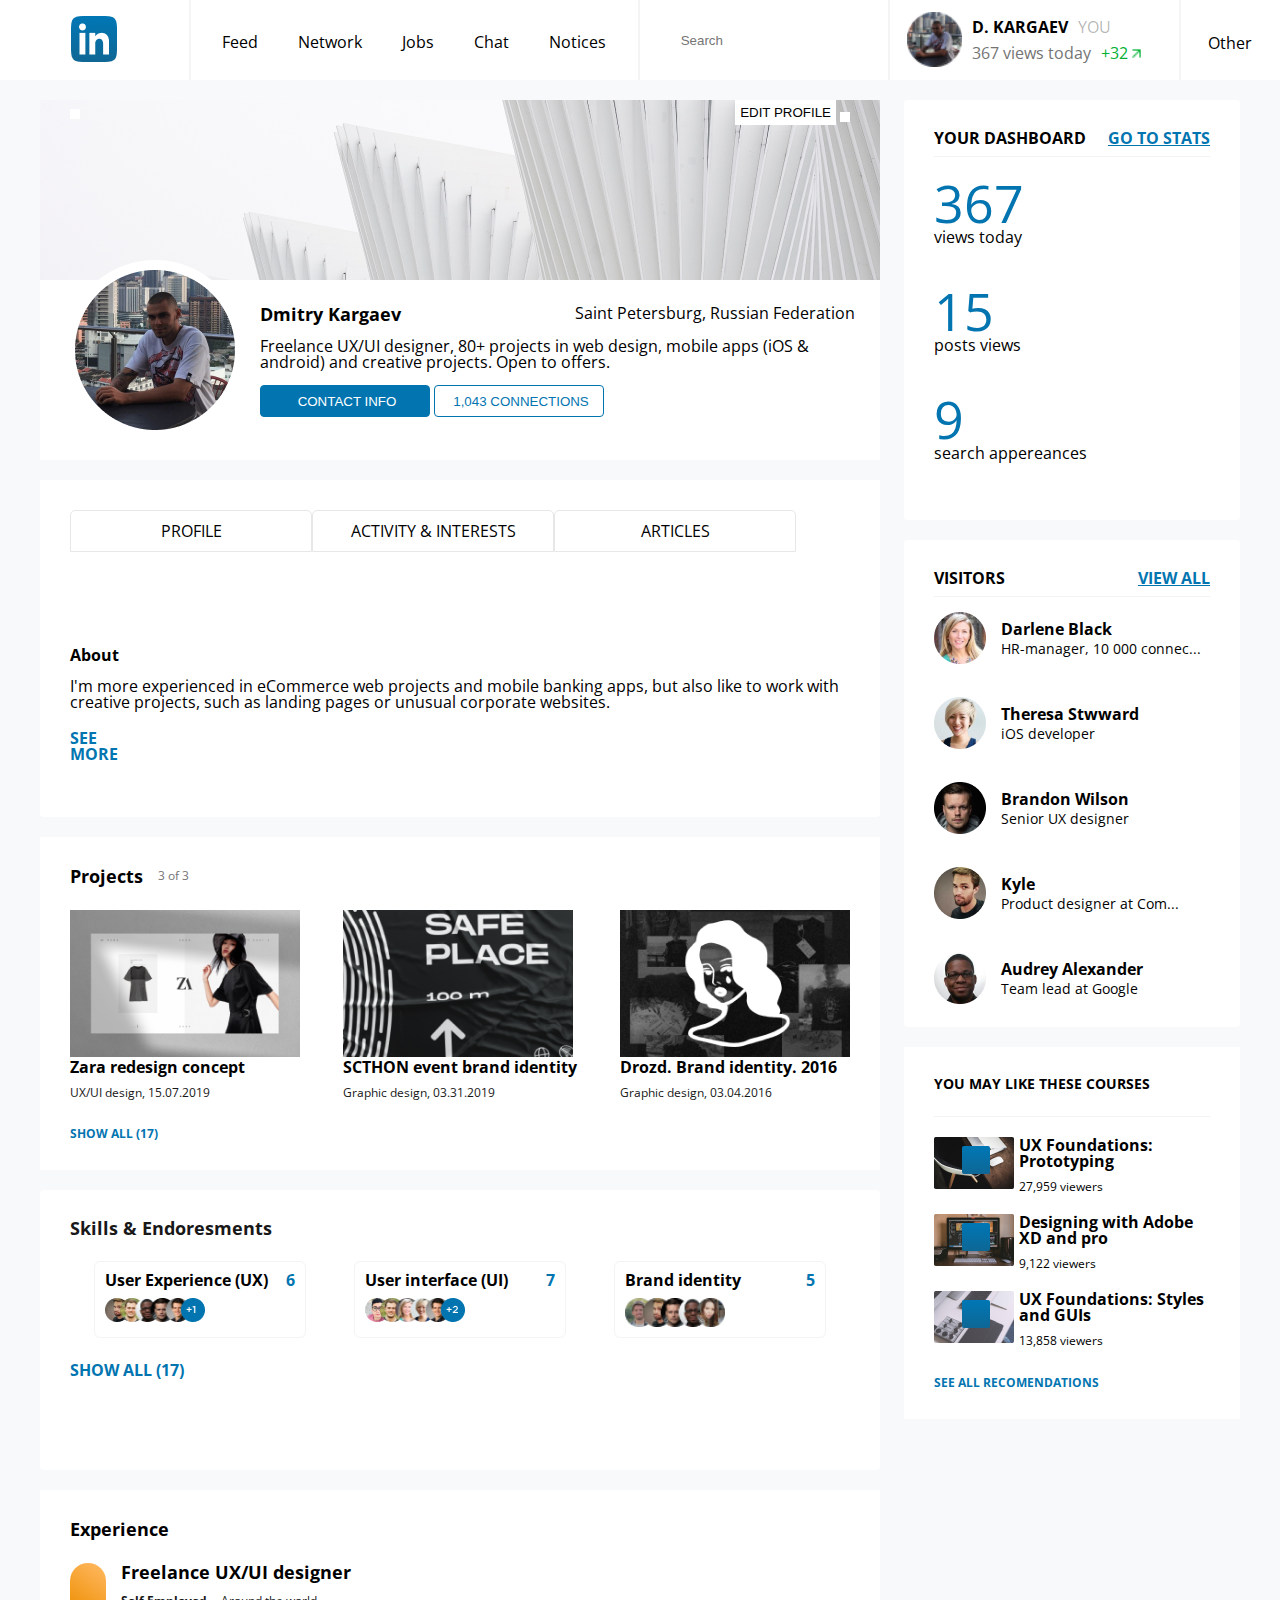
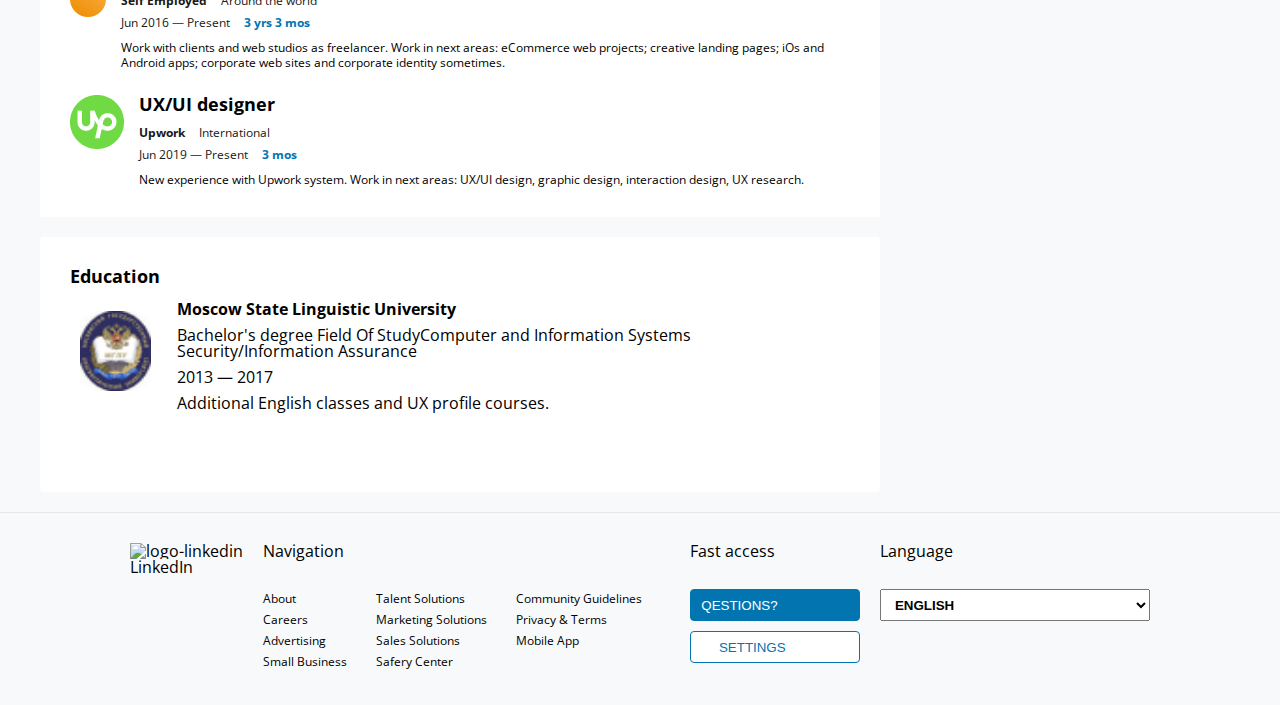
==== commit 536f879f: "adicionado botao de video no aside courses" ====
--- a/index.html
+++ b/index.html
@@ -9,6 +9,7 @@
     <link rel="stylesheet" href="reset.css">
     <link rel="stylesheet" href="https://cdnjs.cloudflare.com/ajax/libs/font-awesome/6.0.0-beta2/css/all.min.css" integrity="sha512-YWzhKL2whUzgiheMoBFwW8CKV4qpHQAEuvilg9FAn5VJUDwKZZxkJNuGM4XkWuk94WCrrwslk8yWNGmY1EduTA==" crossorigin="anonymous" referrerpolicy="no-referrer" /> 
     <link rel="stylesheet" href="style.css">
+   
 </head>
 
 <body>
@@ -292,9 +293,14 @@
                     <div class='title-courses'>
                         <h3>You may like these courses</h3>
                     </div>
-                    <div class="row-courses">
+                    <div>
                         <div class="row">
-                            <img src='./img/course1.png' alt='curso1'>
+                            <div>
+                                <img src='./img/course1.png' alt='curso1'>
+                                <div class="icone-video">
+                                    <i class="fas fa-play"></i>
+                                </div>
+                            </div>
                             <div class='course-text'>
                                 <h2>UX Foundations:
                                     Prototyping</h2>
@@ -302,7 +308,12 @@
                                 </div>
                         </div>
                         <div class="row">
-                            <img src='./img/course2.png' alt='curso2'>
+                            <div>
+                                <img src='./img/course2.png' alt='curso2'>
+                                <div class="icone-video">
+                                    <i class="fas fa-play"></i>
+                                </div>
+                            </div>
                             <div class='course-text'>
                                 <h2>Designing with
                                     Adobe XD and pro</h2>
@@ -310,7 +321,12 @@
                                 </div>
                         </div>
                         <div class="row">
-                            <img src='./img/course3.png' alt='curso3'>
+                            <div>
+                                <img src='./img/course3.png' alt='curso3'>
+                                <div class="icone-video">
+                                    <i class="fas fa-play"></i>
+                                </div>
+                            </div>
                             <div class='course-text'>
                                 <h2>UX Foundations:
                                     Styles and GUIs</h2>
@@ -329,10 +345,9 @@
         </div>
     </div>
     <footer>
-        <div class="logo-linkedin">
+        <div>
             <img src='./img/logo.png' alt='logo-linkedin'>
-            <br>
-            <img src="img/linkedin-texto.png" alt="linkedin_texto">
+            <p>LinkedIn</p>
         </div>
         <nav>
             <h4>Navigation</h4>
@@ -353,11 +368,21 @@
         <div class='fast-access'>
             <h4>Fast access</h4>
             <div>
-                <button name='questions'><span>QUESTIONS?</span> <i class="far fa-question-circle"></i> </button>
+                <button name='questions'>
+                    <div>
+                        <span>QESTIONS?</span>
+                        <i class="far fa-question-circle"></i>          
+                    </div> 
+            </button>
                 
             </div>
             <div>
-                <button name='settings'><span>SETTINGS</span> <i class="fas fa-cog" ></i></button>
+                <button name='settings'>
+                    <div>
+                        <span>SETTINGS</span>
+                        <i class="fas fa-cog" ></i>
+                    </div> 
+                </button>
                 
             </div>
         </div>
--- a/style.css
+++ b/style.css
@@ -1,8 +1,4 @@
 @import url('https://fonts.googleapis.com/css2?family=Open+Sans&display=swap');
-
-* {
-    font-size: 14px;
-}
 
 /* -- HEADER -- */
 header {
@@ -108,7 +104,7 @@
 
 .p1 {
     cursor: pointer;
-    font-weight: bold; 
+   font-weight: bold; 
 }
 
 .p2 {
@@ -148,12 +144,12 @@
 
 body {
     font-family: 'Open Sans', sans-serif;
-    background-color: #F7F9FA;
+    background-color: #F7F9FB;
 }
 
 .container{
-    max-width: 1200px;
-    margin: 0 auto;
+   max-width: 1200px;
+   margin: 0 auto;
 }
 
 .container-flex{
@@ -191,11 +187,10 @@
     background-image: url('/img/image-background.png');
     background-repeat: no-repeat;
     width: 100%;
-    border-radius: 4px;
+    
 }
 
 main .profile-top{
-
     height: 180px;
 }
 
@@ -220,9 +215,6 @@
 }
 
 .profile-top button{
-    border-radius: 4px;
-    cursor: pointer;
-    margin-top: 10px;;
     background-color: white;
     border: none;
     padding:5px;
@@ -232,10 +224,6 @@
     position: absolute;
     margin-top: -45px;
     margin-left: 25px;
-}
-
-.profile-bottom img:hover {
-    cursor: pointer;
 }
 
 .profile-text{
@@ -285,7 +273,7 @@
     flex-direction: column;
     vertical-align: center;
     justify-content: space-between;
-    border-radius: 4px;
+    
 }
 
 .projects .row:first-child{
@@ -321,11 +309,6 @@
     width: 230px;
 }
 
-.projects-card:hover {
-    cursor: pointer;
-    transform: scale(1.1);
-}
-
 .projects-card small{
     font-size: 12px;
     color:#181818;
@@ -345,7 +328,6 @@
 /*--EXPERIENCE --*/
 
 .experience{
-    border-radius: 4px;
     display: flex;
     /* height: 345px; */
     flex-direction: column;
@@ -391,7 +373,7 @@
     margin-bottom: 10px;
 }
 .experience h4{
-    font-size: 16px;
+    font-size: 18px;
     font-weight: bold;
     margin-bottom: 10px;
 }
@@ -423,6 +405,7 @@
 }
 
 .experience-text p{
+    font-size:12px;
     line-height: 15px;
 }
 
@@ -435,7 +418,7 @@
 
 aside{
     width: 28%;
-    margin-left:2%;
+     margin-left:2%;
     
 }
 
@@ -450,18 +433,14 @@
 
 /* -- aside cursos -- */
 
-.courses {
-    border-radius: 4px;
-}
-
 .title-courses{
-    padding-bottom: 10px;
+    padding-bottom: 25px;
     border-bottom: 1px solid #F4F4F4;
 }
 
 .title-courses h3{
     font-weight: bold;
-    font-size: 16px;
+    font-size: 14px;
 }
 
 .courses h2{
@@ -484,23 +463,34 @@
 
 .courses .ver-mais{
     margin-top:25px;
-}
-
-.course-text h2:hover, .row-courses .row img:hover {
-    text-decoration: underline;
-    color: #0275B1;
-    cursor: pointer;
 }
 
 .course-text small{
     font-size: 12px;
     line-height: 15px;
-    padding-top:10px; 
+    padding-top:10px;
+   
 }
 
 .courses .row{
     display: flex;
     
+}
+
+.courses .icone-video{
+    position: absolute;
+    padding: 5px;
+    margin-top: -45px;
+    margin-left: 28px;
+    background: linear-gradient(180deg, #0077B5 0%, #0E6795 100%);
+    border-radius: 2px;
+    width: 18px;
+    height: 18px;
+}
+
+.fa-play{
+    color:white;
+    width: 14px;
 }
 
 .course-text{
@@ -520,15 +510,6 @@
     border-top: solid 1px #E7E7E7; 
 }
 
-.logo-linkedin {
-    display: flex;
-    flex-direction: column;
-}
-
-.logo-linkedin img:hover {
-    cursor: pointer;
-}
-
 footer h4{
     margin-bottom: 30px;
 }
@@ -536,6 +517,7 @@
 footer nav{
     width: 40%;
     display: block;
+   
 }
 
 footer nav ul{
@@ -561,7 +543,6 @@
 
 footer .fast-access{
     display: flex;
-    gap: 10px;
     flex-direction: column;
     
 }
@@ -570,29 +551,41 @@
     display: flex;
     justify-content: space-between;
     align-items: center;
-    padding: 0 10px;
+    padding-left: 10px;
+    margin-bottom: 10px;
     width: 170px;
     height: 32px;
     background: #0275B1;
     color: white;
     border: 1px solid #0275B1;
+    box-sizing: border-box;
     border-radius: 4px;
-}
-
-
+    
+}
+
+footer button[name="questions"] span{
+  
+   margin-right: 50px
+}
 
 footer button[name="settings"]{
-    display: flex;
-    justify-content: space-between;
-    align-items: center;
-    padding: 0 10px;
+    text-align: flex;
+    justify-content: space-between;
+    align-items: center;
+    padding-left: 10px;
     width: 170px;
     height: 32px;
     background: white;
     color: #0275B1;
     border: 1px solid #0275B1;
-    border-radius: 4px;
-}
+    box-sizing: border-box;
+    border-radius: 4px; 
+}
+
+footer button[name="settings"] span{
+    
+    margin-right: 50px
+ }
 
 
 footer select{
@@ -621,8 +614,7 @@
 .buttons-main {
     display: flex;
     background-color: #E5E5E5;
-    margin-bottom: -1px;
-    padding: 0 !important;
+    margin-bottom: -25px;
     cursor: pointer;
 }
 
@@ -652,12 +644,6 @@
     height: 40px;
 }
 
-.button-activity:hover {
-    border: solid 1px #066DA2;
-    background-color: #066DA2;
-    color: white;
-}
-
 .button-articles {
     border: solid 1px #E7E7E7;
     border-radius: 5px 5px 0 0;
@@ -668,17 +654,10 @@
     height: 40px;
 }
 
-.button-articles:hover {
-    border: solid 1px #066DA2;
-    background-color: #066DA2;
-    color: white;
-}
-
 /* about */
 
 .about {
     border-radius: 4px;
-    border-top: solid 1px #E7E7E7;
     display: flex;
     flex-direction: column;
     padding-left: 30px;
@@ -735,11 +714,6 @@
     flex-direction: column;
 }
 
-.content-filho:hover {
-    transform: scale(1.1);
-    cursor: pointer;
-}
-
 .filho p:last-child{
     color: #0275B1;
 }
@@ -775,8 +749,8 @@
 }
 
 .education-div img {
-    height: 70px;
-    width: 70px;
+    height: 80px;
+    width: 80px;
     margin: 10px;
 }
 
@@ -788,7 +762,6 @@
 
 .flex-education span {
     font-weight: bold;
-    font-size: 16px;
 }
 
 .education h2 {
@@ -865,10 +838,6 @@
     align-items: center;
 }
 
-.cont-visitors img{
-    cursor: pointer;
-}
-
 .cont-visitors p:first-child{
     font-weight: bold;
     margin-bottom: 5px;
@@ -876,8 +845,4 @@
 
 .cont-visitors p:last-child{
     font-size: 14px;
-}
-
-button {
-    cursor: pointer;
 }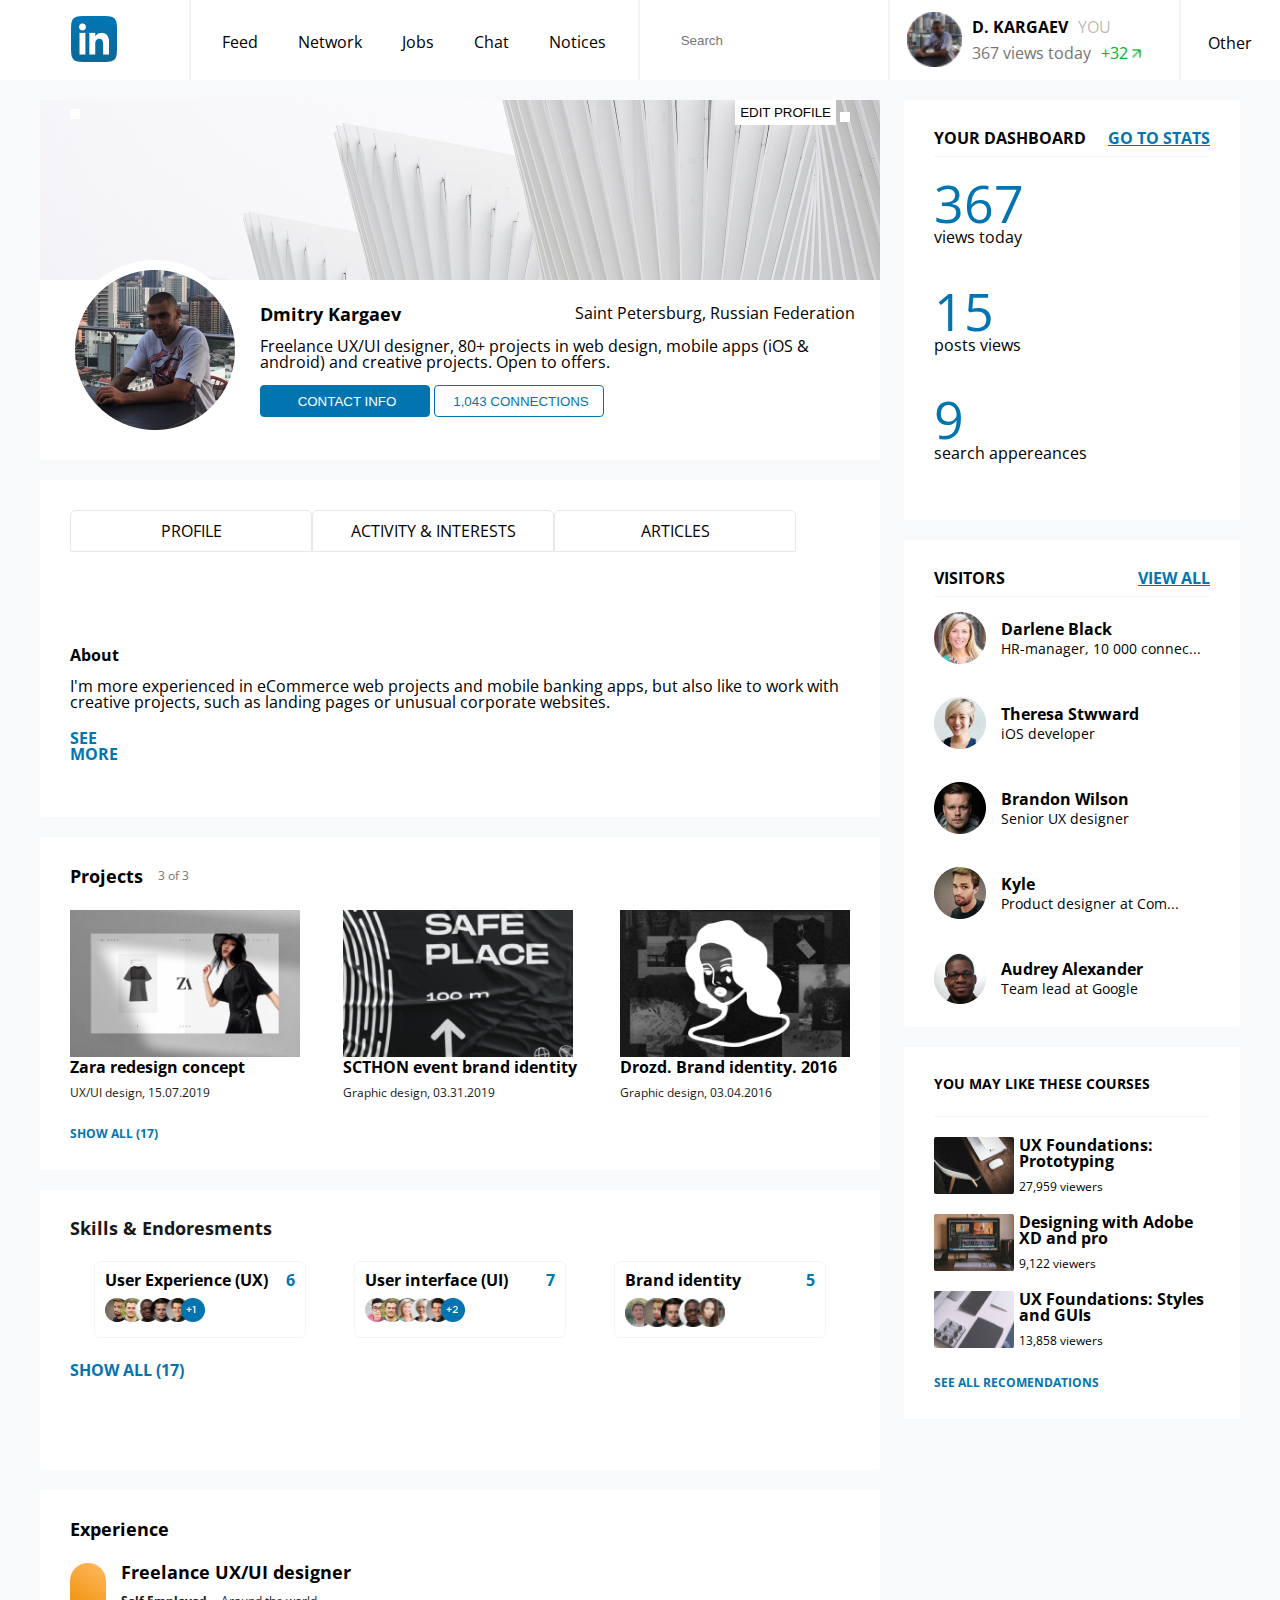
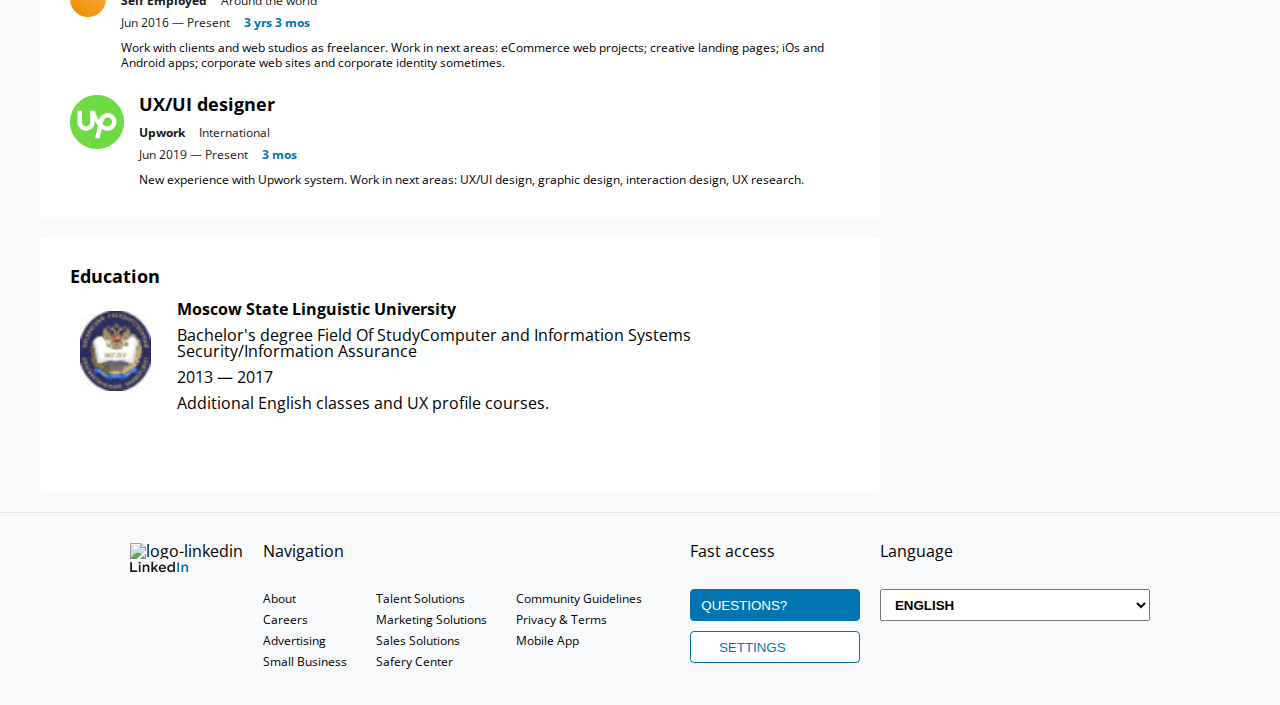
==== commit 691e2c0a: "adicionado scroll bar" ====
--- a/index.html
+++ b/index.html
@@ -8,8 +8,8 @@
     <title>Home</title>
     <link rel="stylesheet" href="reset.css">
     <link rel="stylesheet" href="https://cdnjs.cloudflare.com/ajax/libs/font-awesome/6.0.0-beta2/css/all.min.css" integrity="sha512-YWzhKL2whUzgiheMoBFwW8CKV4qpHQAEuvilg9FAn5VJUDwKZZxkJNuGM4XkWuk94WCrrwslk8yWNGmY1EduTA==" crossorigin="anonymous" referrerpolicy="no-referrer" /> 
+    <link rel="stylesheet" href="scroll_bar.css">
     <link rel="stylesheet" href="style.css">
-   
 </head>
 
 <body>
@@ -293,14 +293,9 @@
                     <div class='title-courses'>
                         <h3>You may like these courses</h3>
                     </div>
-                    <div>
+                    <div class="row-courses">
                         <div class="row">
-                            <div>
-                                <img src='./img/course1.png' alt='curso1'>
-                                <div class="icone-video">
-                                    <i class="fas fa-play"></i>
-                                </div>
-                            </div>
+                            <img src='./img/course1.png' alt='curso1'>
                             <div class='course-text'>
                                 <h2>UX Foundations:
                                     Prototyping</h2>
@@ -308,12 +303,7 @@
                                 </div>
                         </div>
                         <div class="row">
-                            <div>
-                                <img src='./img/course2.png' alt='curso2'>
-                                <div class="icone-video">
-                                    <i class="fas fa-play"></i>
-                                </div>
-                            </div>
+                            <img src='./img/course2.png' alt='curso2'>
                             <div class='course-text'>
                                 <h2>Designing with
                                     Adobe XD and pro</h2>
@@ -321,12 +311,7 @@
                                 </div>
                         </div>
                         <div class="row">
-                            <div>
-                                <img src='./img/course3.png' alt='curso3'>
-                                <div class="icone-video">
-                                    <i class="fas fa-play"></i>
-                                </div>
-                            </div>
+                            <img src='./img/course3.png' alt='curso3'>
                             <div class='course-text'>
                                 <h2>UX Foundations:
                                     Styles and GUIs</h2>
@@ -345,9 +330,10 @@
         </div>
     </div>
     <footer>
-        <div>
+        <div class="logo-linkedin">
             <img src='./img/logo.png' alt='logo-linkedin'>
-            <p>LinkedIn</p>
+            <br>
+            <img src="img/linkedin-texto.png" alt="linkedin_texto">
         </div>
         <nav>
             <h4>Navigation</h4>
@@ -368,21 +354,11 @@
         <div class='fast-access'>
             <h4>Fast access</h4>
             <div>
-                <button name='questions'>
-                    <div>
-                        <span>QESTIONS?</span>
-                        <i class="far fa-question-circle"></i>          
-                    </div> 
-            </button>
+                <button name='questions'><span>QUESTIONS?</span> <i class="far fa-question-circle"></i> </button>
                 
             </div>
             <div>
-                <button name='settings'>
-                    <div>
-                        <span>SETTINGS</span>
-                        <i class="fas fa-cog" ></i>
-                    </div> 
-                </button>
+                <button name='settings'><span>SETTINGS</span> <i class="fas fa-cog" ></i></button>
                 
             </div>
         </div>
--- a/scroll_bar.css
+++ b/scroll_bar.css
@@ -0,0 +1,12 @@
+::-webkit-scrollbar {
+    width: 7px;
+    background: transparent;
+    /* mexe na scroll como um todo*/
+}
+
+::-webkit-scrollbar-thumb {
+    background: #0275B1;
+    border-radius: 15px;
+    /* mexe com a parte movel da scroll*/
+}
+
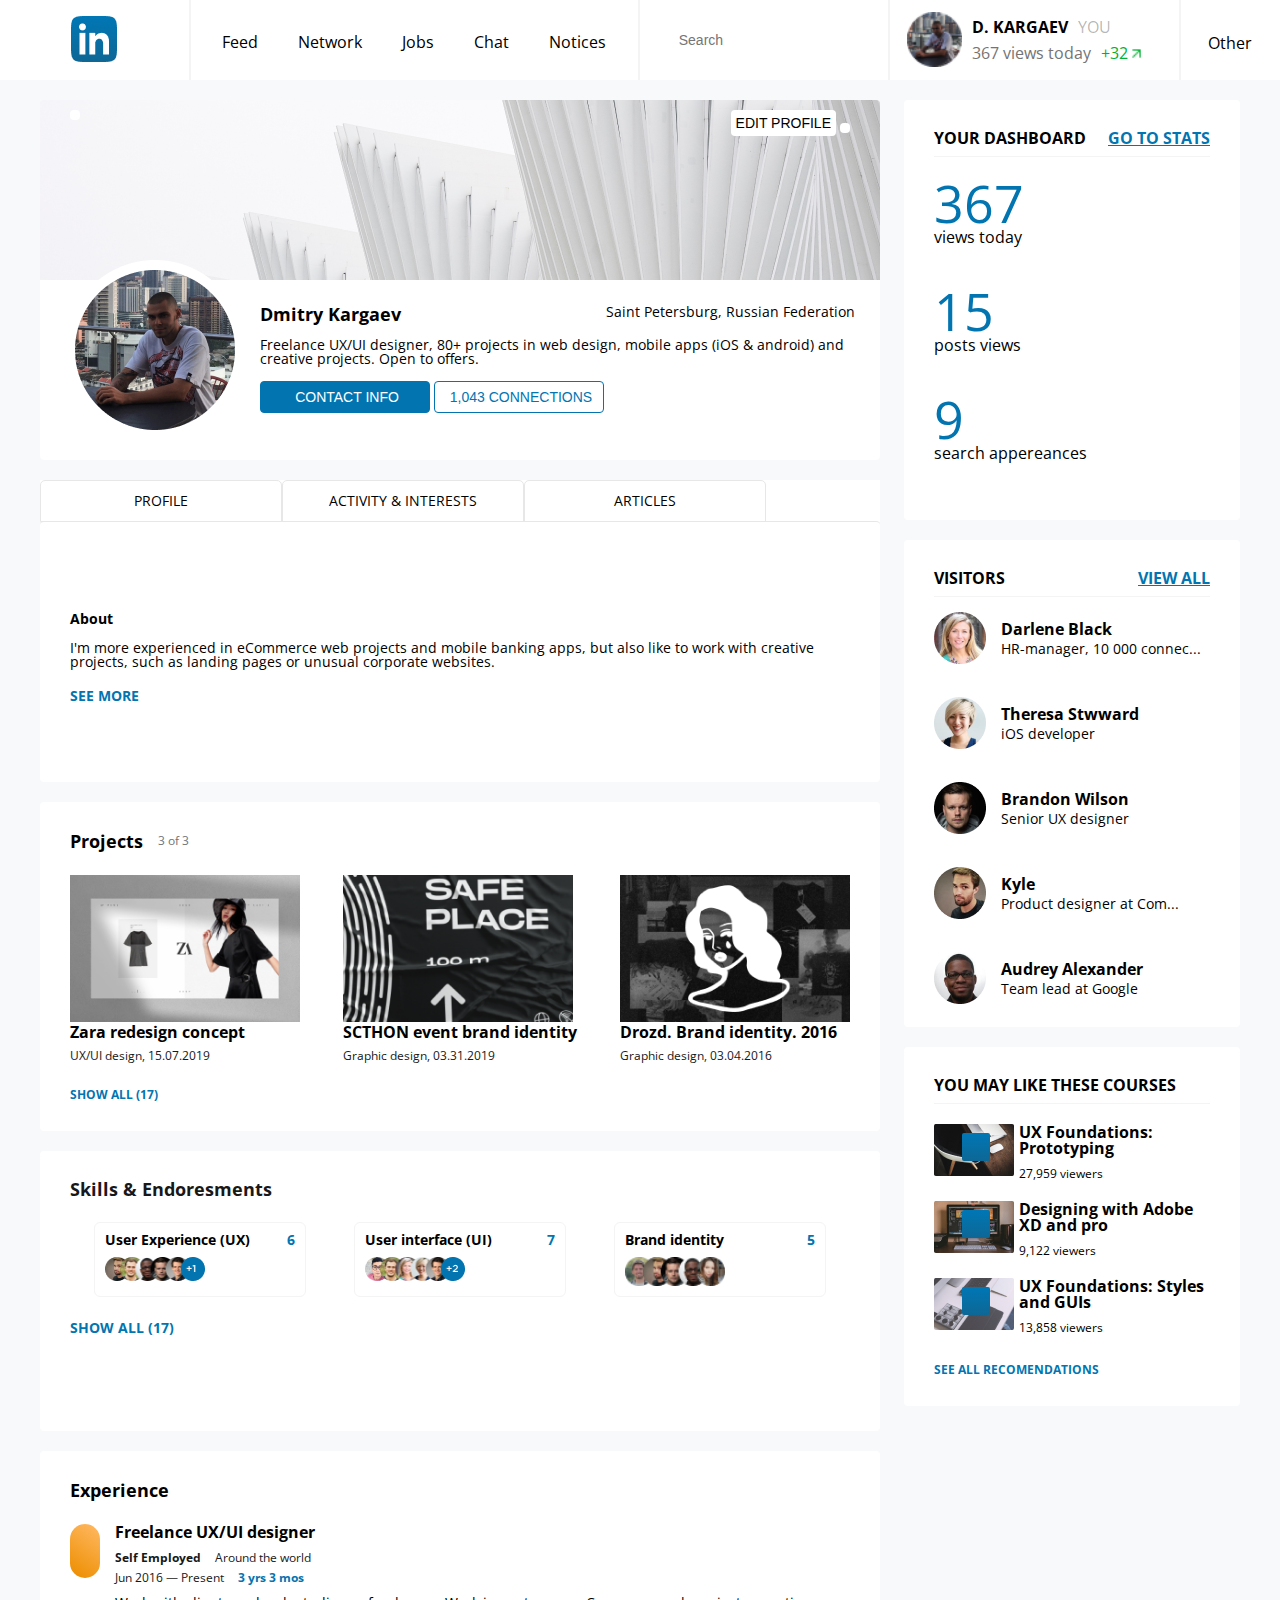
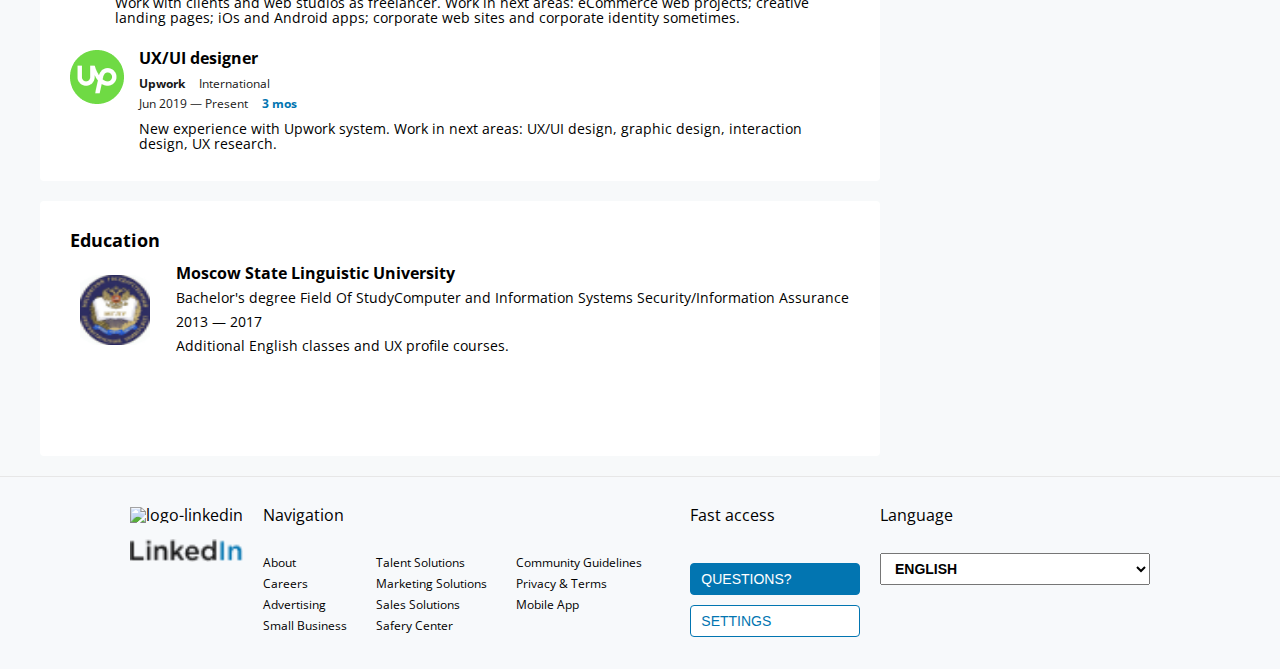
==== commit 0782690c: "adicionado botão de play nos videos aside courses" ====
--- a/index.html
+++ b/index.html
@@ -293,9 +293,14 @@
                     <div class='title-courses'>
                         <h3>You may like these courses</h3>
                     </div>
-                    <div class="row-courses">
+                    <div>
                         <div class="row">
-                            <img src='./img/course1.png' alt='curso1'>
+                            <div>
+                                <img src='./img/course1.png' alt='curso1'>
+                                <div class="icone-video">
+                                    <i class="fas fa-play"></i>
+                                </div>
+                            </div>
                             <div class='course-text'>
                                 <h2>UX Foundations:
                                     Prototyping</h2>
@@ -303,7 +308,12 @@
                                 </div>
                         </div>
                         <div class="row">
-                            <img src='./img/course2.png' alt='curso2'>
+                            <div>
+                                <img src='./img/course2.png' alt='curso2'>
+                                <div class="icone-video">
+                                    <i class="fas fa-play"></i>
+                                </div>
+                            </div>
                             <div class='course-text'>
                                 <h2>Designing with
                                     Adobe XD and pro</h2>
@@ -311,18 +321,23 @@
                                 </div>
                         </div>
                         <div class="row">
-                            <img src='./img/course3.png' alt='curso3'>
+                            <div>
+                                <img src='./img/course3.png' alt='curso3'>
+                                <div class="icone-video">
+                                    <i class="fas fa-play"></i>
+                                </div>
+                            </div>
                             <div class='course-text'>
                                 <h2>UX Foundations:
                                     Styles and GUIs</h2>
                                     <small>13,858 viewers</small>
                                 </div>
                         </div>
-
+                
                     </div>
                     <div class="ver-mais">
                         <span>SEE ALL RECOMENDATIONS</span>
-
+                
                     </div>
                     
                 </section>
--- a/style.css
+++ b/style.css
@@ -1,4 +1,8 @@
 @import url('https://fonts.googleapis.com/css2?family=Open+Sans&display=swap');
+
+* {
+    font-size: 14px;
+}
 
 /* -- HEADER -- */
 header {
@@ -104,7 +108,7 @@
 
 .p1 {
     cursor: pointer;
-   font-weight: bold; 
+    font-weight: bold; 
 }
 
 .p2 {
@@ -144,12 +148,12 @@
 
 body {
     font-family: 'Open Sans', sans-serif;
-    background-color: #F7F9FB;
+    background-color: #F7F9FA;
 }
 
 .container{
-   max-width: 1200px;
-   margin: 0 auto;
+    max-width: 1200px;
+    margin: 0 auto;
 }
 
 .container-flex{
@@ -187,10 +191,11 @@
     background-image: url('/img/image-background.png');
     background-repeat: no-repeat;
     width: 100%;
-    
+    border-radius: 4px;
 }
 
 main .profile-top{
+
     height: 180px;
 }
 
@@ -215,6 +220,9 @@
 }
 
 .profile-top button{
+    border-radius: 4px;
+    cursor: pointer;
+    margin-top: 10px;;
     background-color: white;
     border: none;
     padding:5px;
@@ -224,6 +232,10 @@
     position: absolute;
     margin-top: -45px;
     margin-left: 25px;
+}
+
+.profile-bottom img:hover {
+    cursor: pointer;
 }
 
 .profile-text{
@@ -273,7 +285,7 @@
     flex-direction: column;
     vertical-align: center;
     justify-content: space-between;
-    
+    border-radius: 4px;
 }
 
 .projects .row:first-child{
@@ -309,6 +321,11 @@
     width: 230px;
 }
 
+.projects-card:hover {
+    cursor: pointer;
+    transform: scale(1.1);
+}
+
 .projects-card small{
     font-size: 12px;
     color:#181818;
@@ -328,6 +345,7 @@
 /*--EXPERIENCE --*/
 
 .experience{
+    border-radius: 4px;
     display: flex;
     /* height: 345px; */
     flex-direction: column;
@@ -373,7 +391,7 @@
     margin-bottom: 10px;
 }
 .experience h4{
-    font-size: 18px;
+    font-size: 16px;
     font-weight: bold;
     margin-bottom: 10px;
 }
@@ -405,7 +423,6 @@
 }
 
 .experience-text p{
-    font-size:12px;
     line-height: 15px;
 }
 
@@ -418,7 +435,7 @@
 
 aside{
     width: 28%;
-     margin-left:2%;
+    margin-left:2%;
     
 }
 
@@ -433,14 +450,18 @@
 
 /* -- aside cursos -- */
 
+.courses {
+    border-radius: 4px;
+}
+
 .title-courses{
-    padding-bottom: 25px;
+    padding-bottom: 10px;
     border-bottom: 1px solid #F4F4F4;
 }
 
 .title-courses h3{
     font-weight: bold;
-    font-size: 14px;
+    font-size: 16px;
 }
 
 .courses h2{
@@ -463,18 +484,29 @@
 
 .courses .ver-mais{
     margin-top:25px;
+}
+
+.course-text h2:hover, .row-courses .row img:hover {
+    text-decoration: underline;
+    color: #0275B1;
+    cursor: pointer;
 }
 
 .course-text small{
     font-size: 12px;
     line-height: 15px;
-    padding-top:10px;
-   
+    padding-top:10px; 
 }
 
 .courses .row{
     display: flex;
     
+}
+
+.course-text{
+    margin-left: 5px;
+    display: flex;
+    flex-direction: column;
 }
 
 .courses .icone-video{
@@ -493,13 +525,6 @@
     width: 14px;
 }
 
-.course-text{
-    margin-left: 5px;
-    display: flex;
-    flex-direction: column;
-}
-
-
 /*--FOOTER --*/
 footer{
     display: flex;
@@ -510,6 +535,15 @@
     border-top: solid 1px #E7E7E7; 
 }
 
+.logo-linkedin {
+    display: flex;
+    flex-direction: column;
+}
+
+.logo-linkedin img:hover {
+    cursor: pointer;
+}
+
 footer h4{
     margin-bottom: 30px;
 }
@@ -517,7 +551,6 @@
 footer nav{
     width: 40%;
     display: block;
-   
 }
 
 footer nav ul{
@@ -543,6 +576,7 @@
 
 footer .fast-access{
     display: flex;
+    gap: 10px;
     flex-direction: column;
     
 }
@@ -551,41 +585,29 @@
     display: flex;
     justify-content: space-between;
     align-items: center;
-    padding-left: 10px;
-    margin-bottom: 10px;
+    padding: 0 10px;
     width: 170px;
     height: 32px;
     background: #0275B1;
     color: white;
     border: 1px solid #0275B1;
-    box-sizing: border-box;
-    border-radius: 4px;
-    
-}
-
-footer button[name="questions"] span{
-  
-   margin-right: 50px
-}
+    border-radius: 4px;
+}
+
+
 
 footer button[name="settings"]{
-    text-align: flex;
-    justify-content: space-between;
-    align-items: center;
-    padding-left: 10px;
+    display: flex;
+    justify-content: space-between;
+    align-items: center;
+    padding: 0 10px;
     width: 170px;
     height: 32px;
     background: white;
     color: #0275B1;
     border: 1px solid #0275B1;
-    box-sizing: border-box;
-    border-radius: 4px; 
-}
-
-footer button[name="settings"] span{
-    
-    margin-right: 50px
- }
+    border-radius: 4px;
+}
 
 
 footer select{
@@ -614,7 +636,8 @@
 .buttons-main {
     display: flex;
     background-color: #E5E5E5;
-    margin-bottom: -25px;
+    margin-bottom: -1px;
+    padding: 0 !important;
     cursor: pointer;
 }
 
@@ -644,6 +667,12 @@
     height: 40px;
 }
 
+.button-activity:hover {
+    border: solid 1px #066DA2;
+    background-color: #066DA2;
+    color: white;
+}
+
 .button-articles {
     border: solid 1px #E7E7E7;
     border-radius: 5px 5px 0 0;
@@ -654,10 +683,17 @@
     height: 40px;
 }
 
+.button-articles:hover {
+    border: solid 1px #066DA2;
+    background-color: #066DA2;
+    color: white;
+}
+
 /* about */
 
 .about {
     border-radius: 4px;
+    border-top: solid 1px #E7E7E7;
     display: flex;
     flex-direction: column;
     padding-left: 30px;
@@ -714,6 +750,11 @@
     flex-direction: column;
 }
 
+.content-filho:hover {
+    transform: scale(1.1);
+    cursor: pointer;
+}
+
 .filho p:last-child{
     color: #0275B1;
 }
@@ -749,8 +790,8 @@
 }
 
 .education-div img {
-    height: 80px;
-    width: 80px;
+    height: 70px;
+    width: 70px;
     margin: 10px;
 }
 
@@ -762,6 +803,7 @@
 
 .flex-education span {
     font-weight: bold;
+    font-size: 16px;
 }
 
 .education h2 {
@@ -838,6 +880,10 @@
     align-items: center;
 }
 
+.cont-visitors img{
+    cursor: pointer;
+}
+
 .cont-visitors p:first-child{
     font-weight: bold;
     margin-bottom: 5px;
@@ -845,4 +891,8 @@
 
 .cont-visitors p:last-child{
     font-size: 14px;
+}
+
+button {
+    cursor: pointer;
 }